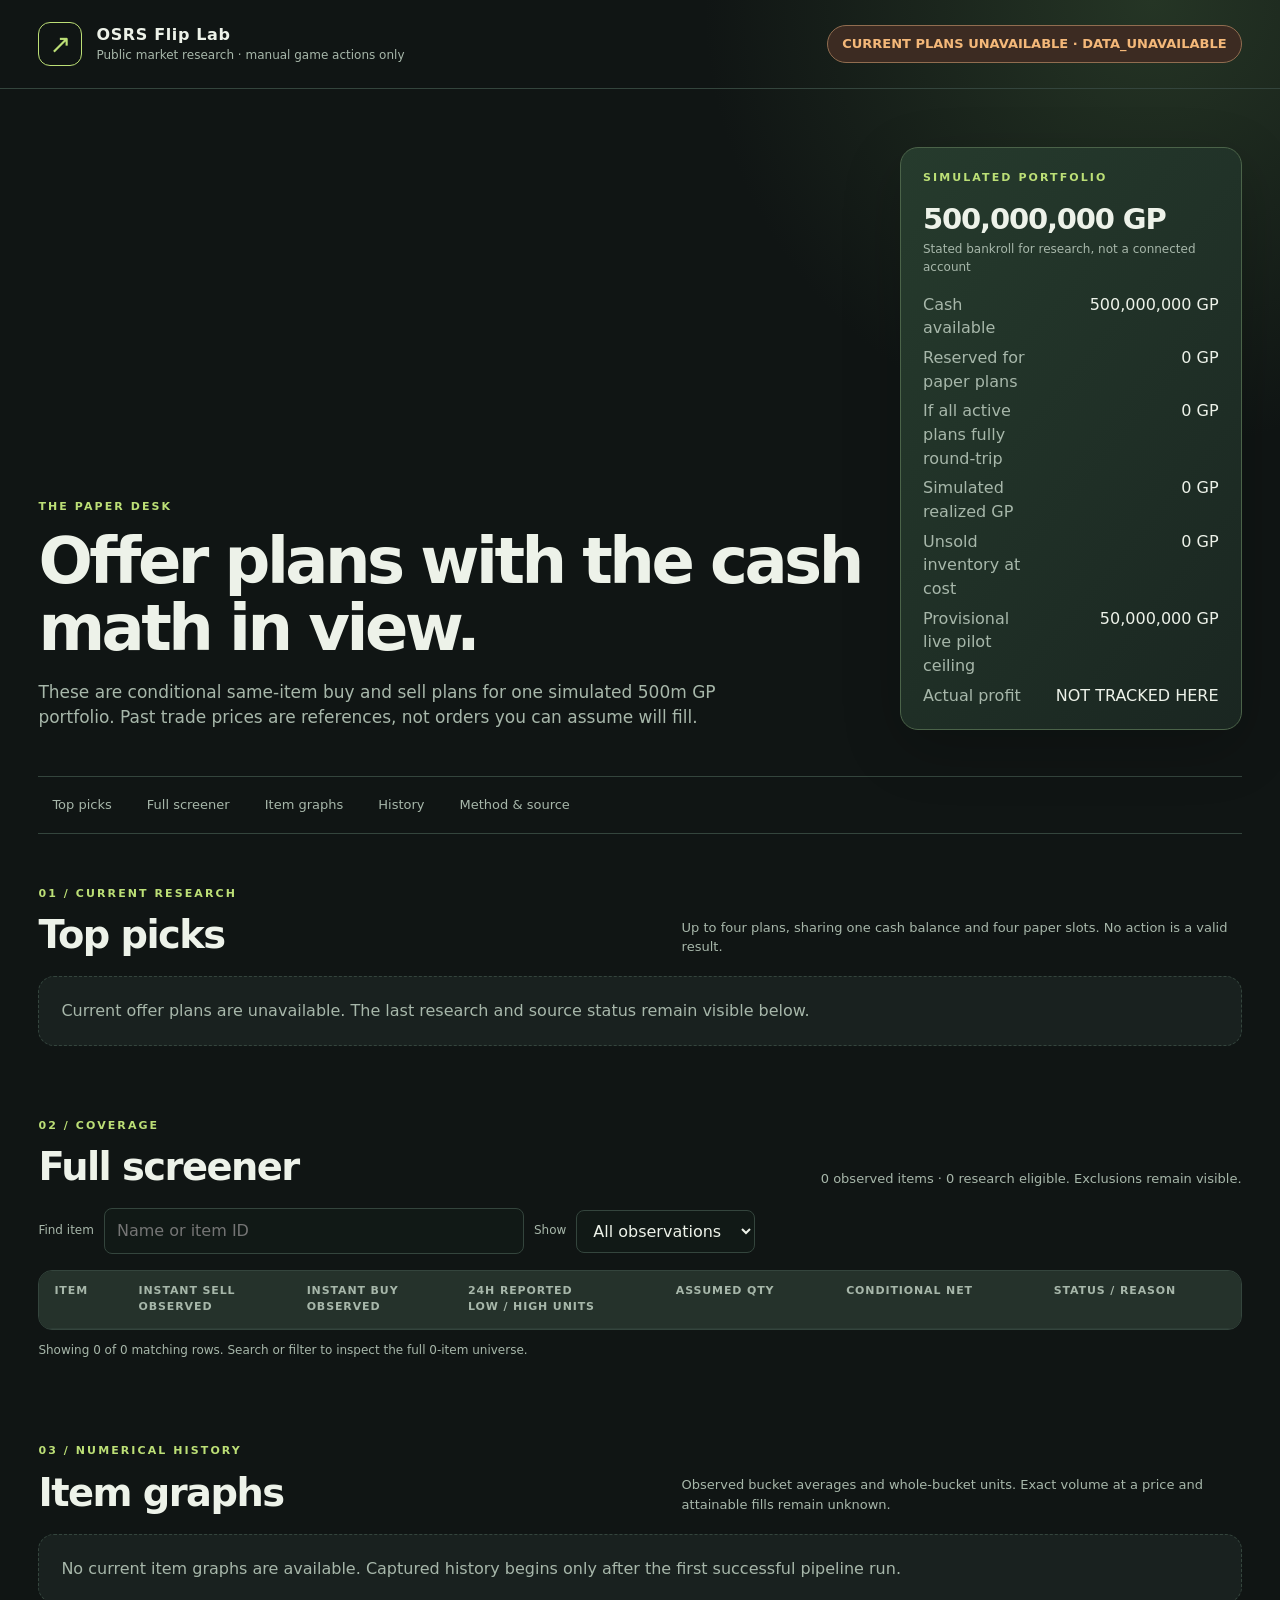
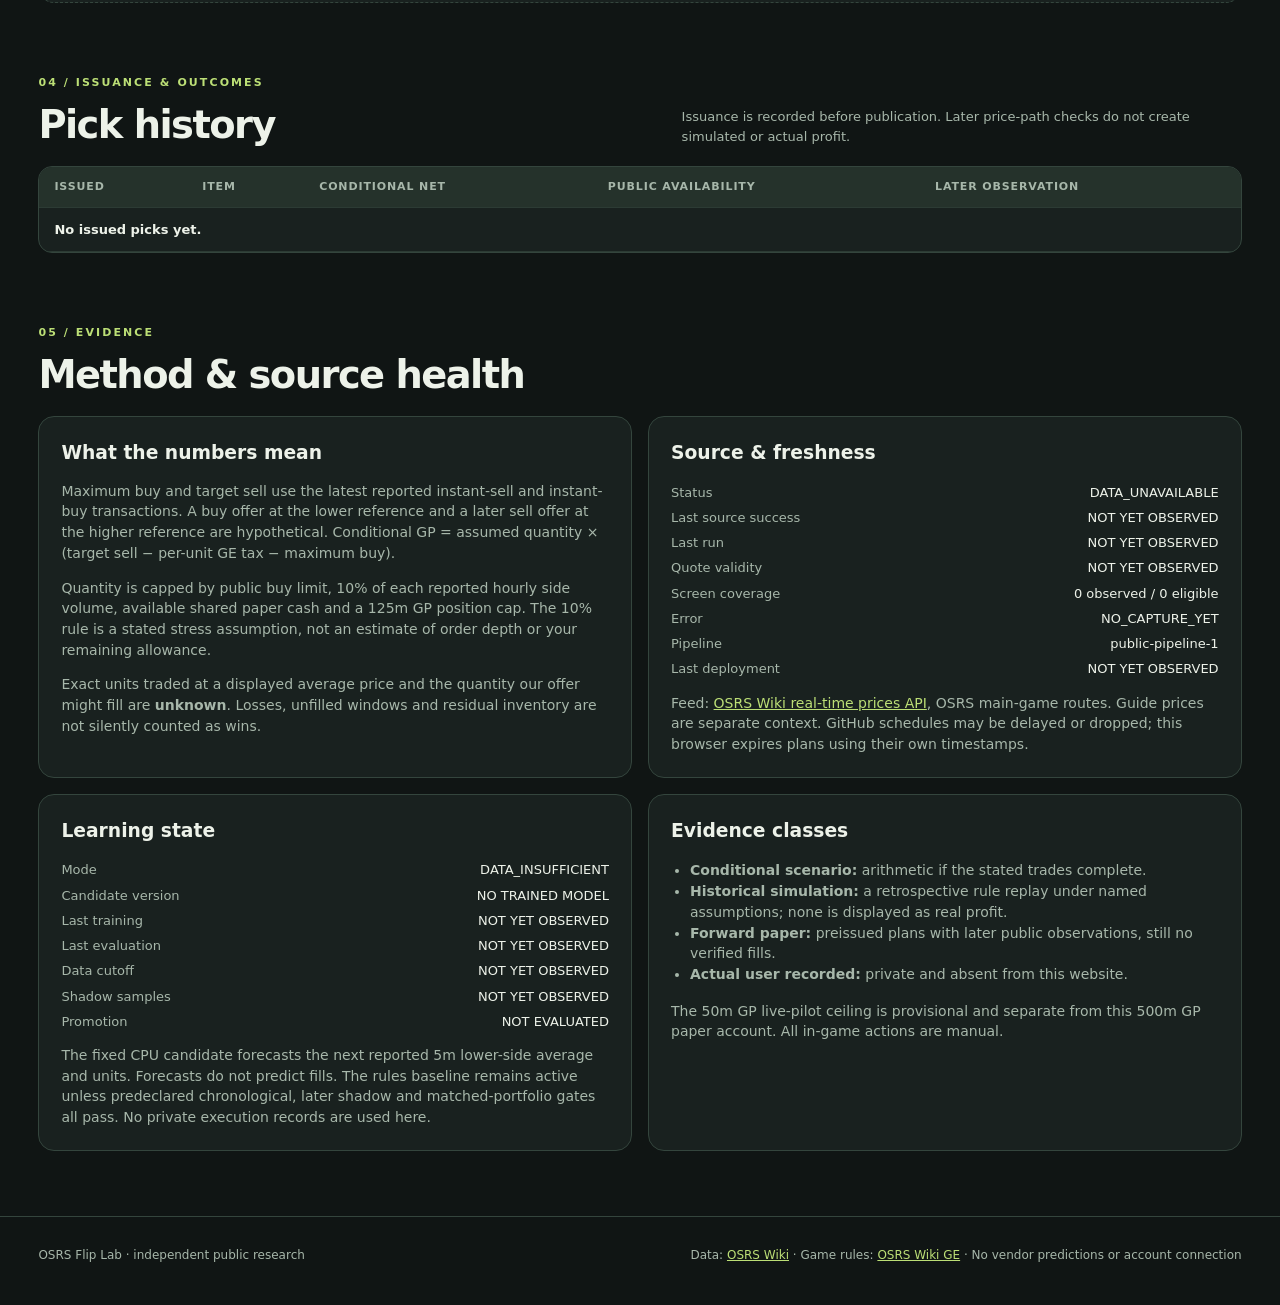
==== site/index.html @ ccb67f94 "feat: public paper research site and bounded learning pipeline" ====
<!doctype html>
<html lang="en">
<head>
  <meta charset="utf-8">
  <meta name="viewport" content="width=device-width, initial-scale=1">
  <meta name="color-scheme" content="dark">
  <title>OSRS Flip Lab · public paper research</title>
  <link rel="stylesheet" href="./style.css">
  <script src="./app.js" defer></script>
</head>
<body>
  <header class="masthead">
    <div class="brand"><span class="brand-mark">↗</span><div><strong>OSRS Flip Lab</strong><small>Public market research · manual game actions only</small></div></div>
    <div id="live-status" class="status status-loading">Loading source status…</div>
  </header>
  <main>
    <section class="intro">
      <div><p class="eyebrow">THE PAPER DESK</p><h1>Offer plans with the cash math in view.</h1><p>These are conditional same-item buy and sell plans for one simulated 500m GP portfolio. Past trade prices are references, not orders you can assume will fill.</p></div>
      <aside id="portfolio" class="portfolio" aria-label="Paper portfolio"></aside>
    </section>
    <nav class="tabs" aria-label="Sections"><a href="#top-picks">Top picks</a><a href="#screener">Full screener</a><a href="#graphs">Item graphs</a><a href="#history">History</a><a href="#method">Method & source</a></nav>
    <section id="top-picks" class="section"><div class="section-head"><div><p class="eyebrow">01 / CURRENT RESEARCH</p><h2>Top picks</h2></div><p class="section-note">Up to four plans, sharing one cash balance and four paper slots. No action is a valid result.</p></div><div id="picks" class="pick-grid"></div></section>
    <section id="screener" class="section"><div class="section-head"><div><p class="eyebrow">02 / COVERAGE</p><h2>Full screener</h2></div><p id="coverage" class="section-note"></p></div><div class="screen-controls"><label for="search">Find item</label><input id="search" type="search" placeholder="Name or item ID" autocomplete="off"><label for="filter">Show</label><select id="filter"><option value="all">All observations</option><option value="eligible">Eligible research</option><option value="excluded">Excluded</option></select></div><div class="table-wrap"><table><thead><tr><th>Item</th><th>Instant sell<br>observed</th><th>Instant buy<br>observed</th><th>24h reported<br>low / high units</th><th>Assumed qty</th><th>Conditional net</th><th>Status / reason</th></tr></thead><tbody id="screen-rows"></tbody></table></div><p id="screen-count" class="small"></p></section>
    <section id="graphs" class="section"><div class="section-head"><div><p class="eyebrow">03 / NUMERICAL HISTORY</p><h2>Item graphs</h2></div><p class="section-note">Observed bucket averages and whole-bucket units. Exact volume at a price and attainable fills remain unknown.</p></div><div id="graph-list" class="graph-grid"></div></section>
    <section id="history" class="section"><div class="section-head"><div><p class="eyebrow">04 / ISSUANCE & OUTCOMES</p><h2>Pick history</h2></div><p class="section-note">Issuance is recorded before publication. Later price-path checks do not create simulated or actual profit.</p></div><div class="table-wrap"><table><thead><tr><th>Issued</th><th>Item</th><th>Conditional net</th><th>Public availability</th><th>Later observation</th></tr></thead><tbody id="history-rows"></tbody></table></div></section>
    <section id="method" class="section"><div class="section-head"><div><p class="eyebrow">05 / EVIDENCE</p><h2>Method & source health</h2></div></div><div class="method-grid"><article class="panel"><h3>What the numbers mean</h3><p>Maximum buy and target sell use the latest reported instant-sell and instant-buy transactions. A buy offer at the lower reference and a later sell offer at the higher reference are hypothetical. Conditional GP = assumed quantity × (target sell − per-unit GE tax − maximum buy).</p><p>Quantity is capped by public buy limit, 10% of each reported hourly side volume, available shared paper cash and a 125m GP position cap. The 10% rule is a stated stress assumption, not an estimate of order depth or your remaining allowance.</p><p>Exact units traded at a displayed average price and the quantity our offer might fill are <strong>unknown</strong>. Losses, unfilled windows and residual inventory are not silently counted as wins.</p></article><article class="panel"><h3>Source & freshness</h3><dl id="source-details"></dl><p>Feed: <a href="https://oldschool.runescape.wiki/w/RuneScape:Real-time_Prices">OSRS Wiki real-time prices API</a>, OSRS main-game routes. Guide prices are separate context. GitHub schedules may be delayed or dropped; this browser expires plans using their own timestamps.</p></article><article class="panel"><h3>Learning state</h3><dl id="learning-details"></dl><p>The fixed CPU candidate forecasts the next reported 5m lower-side average and units. Forecasts do not predict fills. The rules baseline remains active unless predeclared chronological, later shadow and matched-portfolio gates all pass. No private execution records are used here.</p></article><article class="panel"><h3>Evidence classes</h3><ul><li><strong>Conditional scenario:</strong> arithmetic if the stated trades complete.</li><li><strong>Historical simulation:</strong> a retrospective rule replay under named assumptions; none is displayed as real profit.</li><li><strong>Forward paper:</strong> preissued plans with later public observations, still no verified fills.</li><li><strong>Actual user recorded:</strong> private and absent from this website.</li></ul><p>The 50m GP live-pilot ceiling is provisional and separate from this 500m GP paper account. All in-game actions are manual.</p></article></div></section>
  </main>
  <footer><span>OSRS Flip Lab · independent public research</span><span>Data: <a href="https://prices.runescape.wiki/">OSRS Wiki</a> · Game rules: <a href="https://oldschool.runescape.wiki/w/Grand_Exchange">OSRS Wiki GE</a> · No vendor predictions or account connection</span></footer>
</body>
</html>
---- site/style.css ----
:root{color-scheme:dark;--bg:#101514;--panel:#19211f;--panel2:#202b28;--line:#34453d;--text:#edf2e9;--muted:#a7b7aa;--accent:#bcdf76;--orange:#f4b879;--red:#f19b8e;--blue:#91cddd;font:16px/1.48 system-ui,-apple-system,Segoe UI,sans-serif}*{box-sizing:border-box}html{scroll-behavior:smooth}body{margin:0;background:radial-gradient(circle at 90% 0%,#253525 0,transparent 28rem),var(--bg);color:var(--text)}a{color:var(--accent)}a:hover{color:#e0f5b3}.masthead,main,footer{max-width:1440px;margin:auto;padding-left:clamp(18px,3vw,48px);padding-right:clamp(18px,3vw,48px)}.masthead{display:flex;justify-content:space-between;gap:20px;align-items:center;padding-top:22px;padding-bottom:22px;border-bottom:1px solid var(--line)}.brand{display:flex;align-items:center;gap:14px}.brand-mark{width:44px;height:44px;display:grid;place-items:center;border:1px solid var(--accent);border-radius:12px;font-size:26px;color:var(--accent)}.brand strong{display:block;letter-spacing:.04em}.brand small{display:block;color:var(--muted);font-size:12px}.status{border:1px solid var(--line);border-radius:100px;padding:8px 14px;font-size:13px;font-weight:700;white-space:nowrap}.status-good{color:var(--accent);border-color:#6f9451;background:#253923}.status-bad{color:var(--orange);border-color:#916d50;background:#3c2b22}.status-loading{color:var(--muted)}.intro{display:grid;grid-template-columns:minmax(0,1.7fr) minmax(280px,.7fr);gap:32px;align-items:end;padding:58px 0 46px}.eyebrow{color:var(--accent);font-size:11px;font-weight:800;letter-spacing:.19em;margin:0 0 12px}.intro h1{font-size:clamp(35px,5vw,66px);letter-spacing:-.055em;line-height:1.05;max-width:900px;margin:0 0 18px}.intro p:not(.eyebrow){max-width:750px;color:var(--muted);font-size:17px;margin:0}.portfolio{background:linear-gradient(130deg,#263b2d,#1a2621);border:1px solid #4b6349;border-radius:18px;padding:22px;box-shadow:0 18px 60px #0003}.portfolio .big{font-size:29px;font-weight:800;letter-spacing:-.04em}.portfolio dl,.panel dl{display:grid;grid-template-columns:1fr auto;gap:6px 18px;margin:16px 0 0}.portfolio dt,.panel dt{color:var(--muted)}.portfolio dd,.panel dd{margin:0;text-align:right}.portfolio .caption{font-size:12px;color:var(--muted)}.tabs{display:flex;gap:7px;overflow-x:auto;padding:9px 0;border-top:1px solid var(--line);border-bottom:1px solid var(--line)}.tabs a{white-space:nowrap;color:var(--muted);text-decoration:none;padding:9px 14px;border-radius:8px;font-size:13px}.tabs a:hover{background:var(--panel2);color:var(--text)}.section{padding:52px 0 20px;scroll-margin-top:20px}.section-head{display:flex;align-items:end;justify-content:space-between;gap:24px;margin-bottom:20px}.section h2{font-size:clamp(28px,3vw,39px);letter-spacing:-.04em;line-height:1.1;margin:0}.section-note{color:var(--muted);font-size:13px;max-width:560px;margin:0}.pick-grid{display:grid;grid-template-columns:repeat(2,minmax(0,1fr));gap:16px}.pick,.panel,.empty,.graph-card{background:var(--panel);border:1px solid var(--line);border-radius:16px;padding:22px}.pick{position:relative;overflow:hidden}.pick:before{content:"";position:absolute;left:0;top:0;bottom:0;width:3px;background:var(--accent)}.pick h3{font-size:22px;margin:0 0 3px}.pick .sub{color:var(--muted);font-size:12px;margin:0 0 20px}.pick .money{font-size:27px;font-weight:800;color:var(--accent);letter-spacing:-.04em}.pick .money-label{font-size:11px;text-transform:uppercase;letter-spacing:.1em;color:var(--muted)}.pick .numbers{display:grid;grid-template-columns:repeat(2,1fr);gap:15px;margin:22px 0}.pick .numbers span{display:block;color:var(--muted);font-size:12px}.pick .numbers strong{display:block;font-size:17px}.pick .fine{color:var(--muted);font-size:12px;margin:9px 0 0}.pick .risk{border-top:1px solid var(--line);padding-top:13px;color:var(--orange);font-size:12px}.empty{grid-column:1/-1;border-style:dashed;color:var(--muted)}.screen-controls{display:flex;gap:10px;align-items:center;margin:0 0 16px}.screen-controls label{font-size:12px;color:var(--muted)}input,select{background:#111916;color:var(--text);border:1px solid var(--line);border-radius:8px;padding:10px 12px;font:inherit}input{min-width:260px;max-width:420px;width:100%}select{min-width:160px}.table-wrap{overflow:auto;border:1px solid var(--line);border-radius:14px;background:var(--panel)}table{border-collapse:collapse;width:100%;min-width:850px}th,td{padding:12px 15px;text-align:left;border-bottom:1px solid #2c3b34;vertical-align:top;font-size:13px}th{position:sticky;top:0;background:#25322b;color:var(--muted);font-size:11px;text-transform:uppercase;letter-spacing:.08em}td:first-child{font-weight:700}td .id{display:block;font-size:11px;color:var(--muted);font-weight:400}.chip{display:inline-block;border-radius:5px;padding:3px 7px;font-size:11px;background:#304331;color:var(--accent)}.chip-bad{background:#3a302a;color:var(--orange)}.small{color:var(--muted);font-size:12px}.graph-grid,.method-grid{display:grid;grid-template-columns:repeat(2,minmax(0,1fr));gap:16px}.graph-card h3,.panel h3{margin:0 0 12px}.graph-card svg{width:100%;height:180px;background:#111a16;border-radius:9px}.graph-card .legend{display:flex;gap:14px;font-size:12px;color:var(--muted)}.graph-card .legend b{display:inline-block;width:10px;height:3px;vertical-align:middle;margin-right:4px}.panel p,.panel li{color:var(--muted);font-size:14px}.panel p:last-child{margin-bottom:0}.panel ul{padding-left:19px}.panel dl{font-size:13px;overflow-wrap:anywhere}footer{display:flex;justify-content:space-between;gap:20px;border-top:1px solid var(--line);padding-top:30px;padding-bottom:40px;margin-top:45px;color:var(--muted);font-size:12px}@media(max-width:850px){.intro{grid-template-columns:1fr;padding-top:38px}.pick-grid,.graph-grid,.method-grid{grid-template-columns:1fr}.section-head{display:block}.section-note{margin-top:10px}.masthead{align-items:flex-start}.status{white-space:normal;text-align:center}.portfolio{max-width:500px}}@media(max-width:560px){.masthead{display:block}.status{display:inline-block;margin-top:15px}.intro h1{font-size:39px}.screen-controls{display:grid;grid-template-columns:1fr 1fr}.screen-controls input{grid-column:1/-1;min-width:0}.screen-controls select{grid-column:1/-1;width:100%}.pick .numbers{gap:10px}.pick .numbers strong{font-size:15px}footer{display:block}footer span{display:block;margin-bottom:10px}}
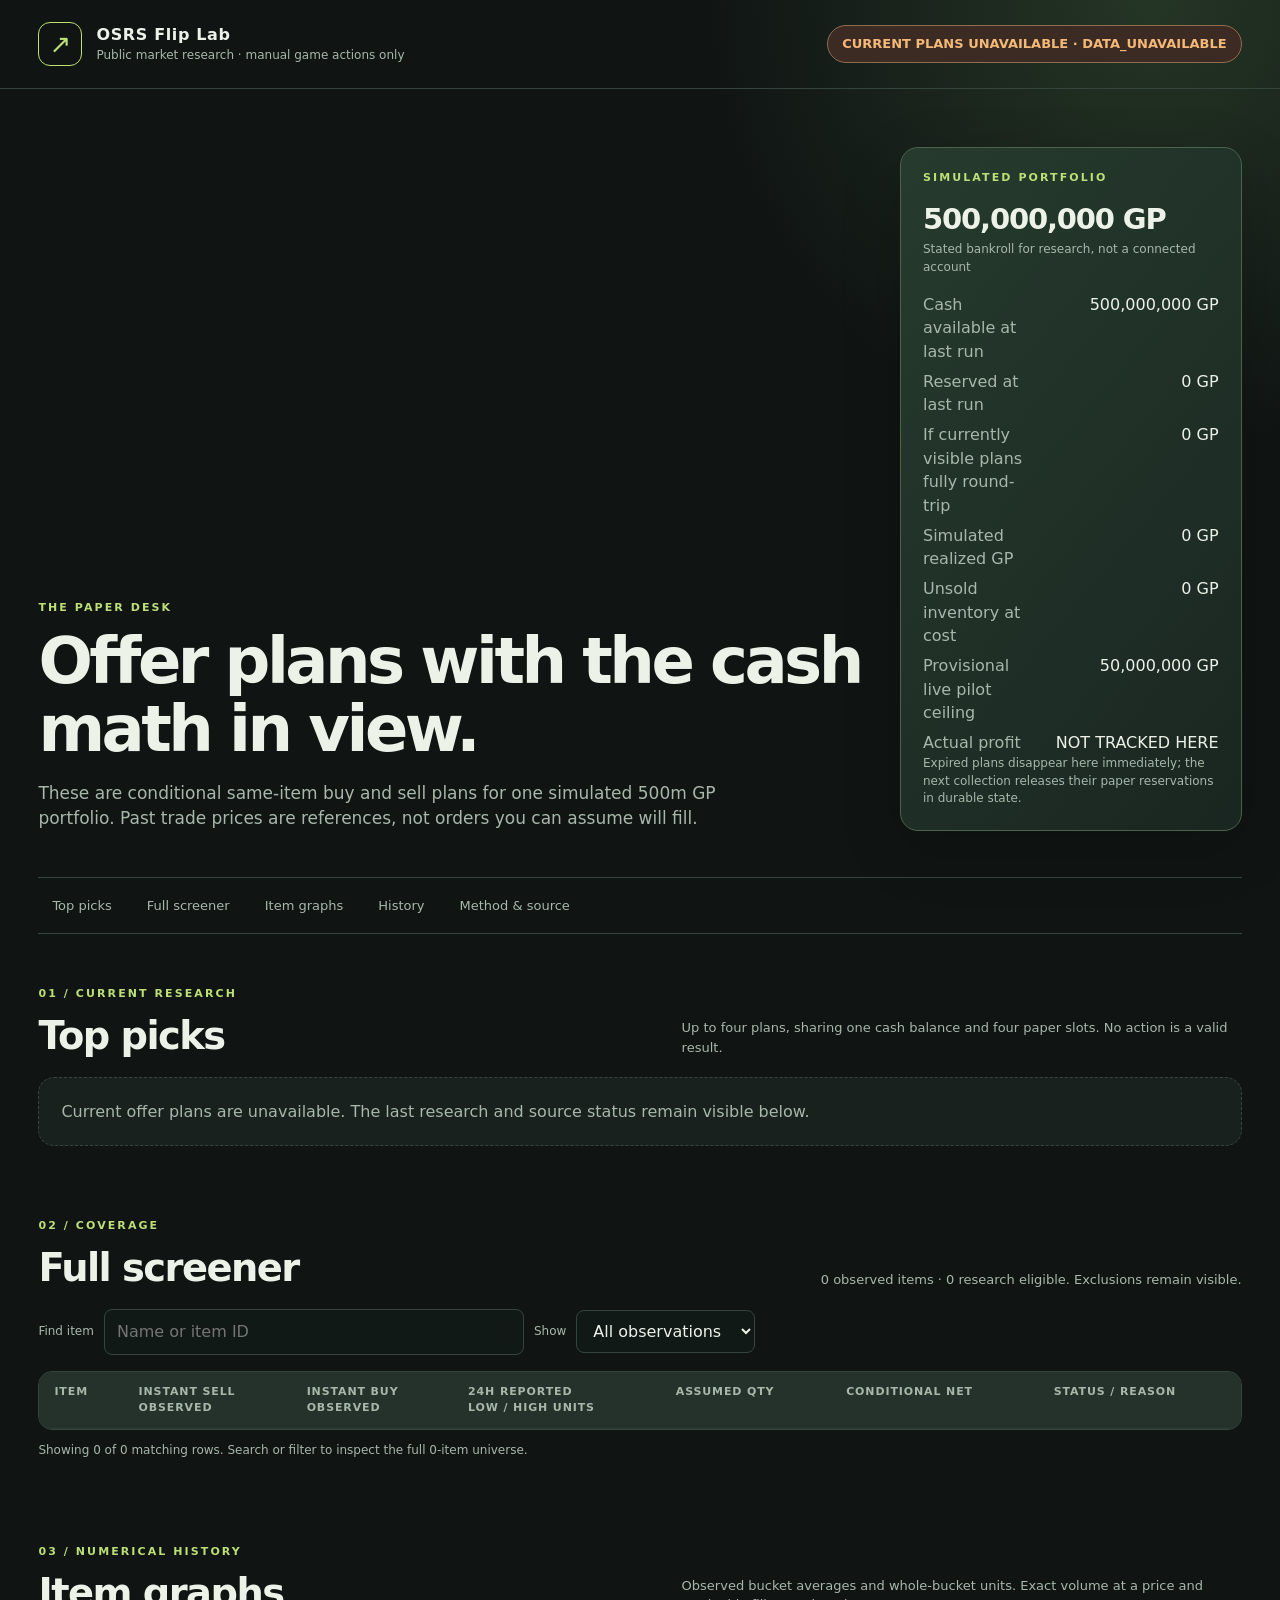
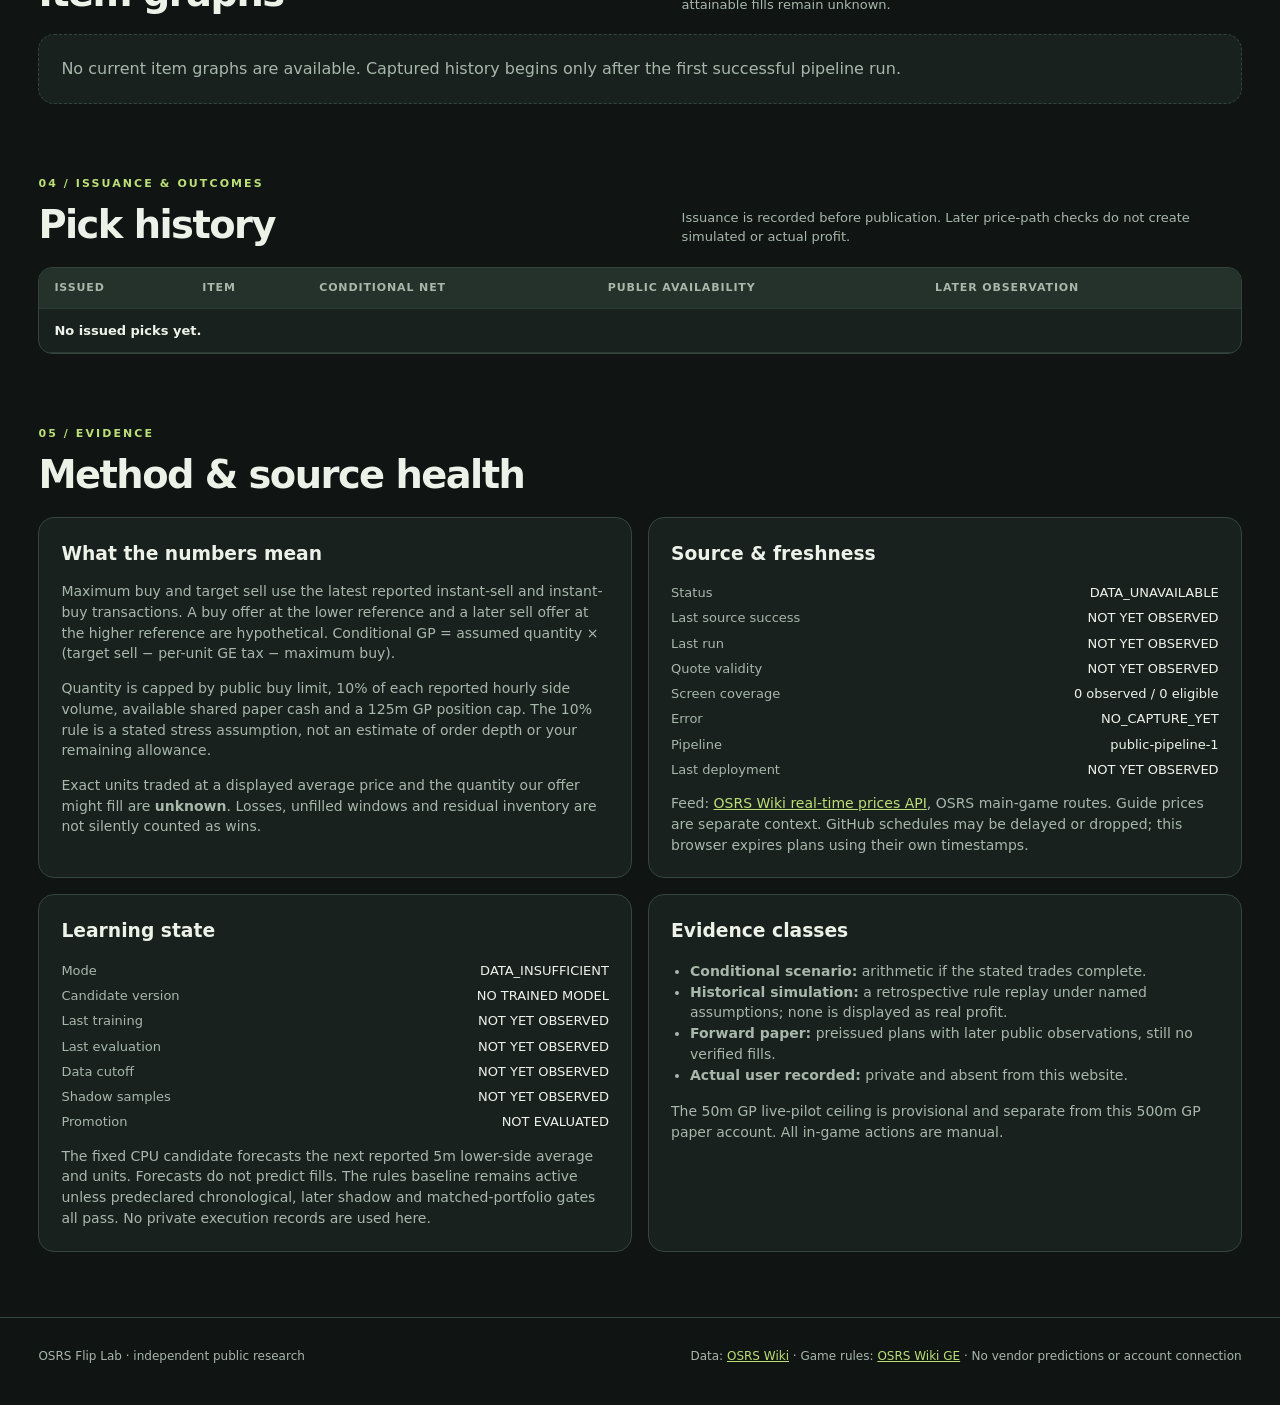
==== commit df483b4c: "fix: revision static assets for reliable browser updates" ====
--- a/site/index.html
+++ b/site/index.html
@@ -5,8 +5,8 @@
   <meta name="viewport" content="width=device-width, initial-scale=1">
   <meta name="color-scheme" content="dark">
   <title>OSRS Flip Lab · public paper research</title>
-  <link rel="stylesheet" href="./style.css">
-  <script src="./app.js" defer></script>
+  <link rel="stylesheet" href="./style.css?v=public-v1-1">
+  <script src="./app.js?v=public-v1-1" defer></script>
 </head>
 <body>
   <header class="masthead">
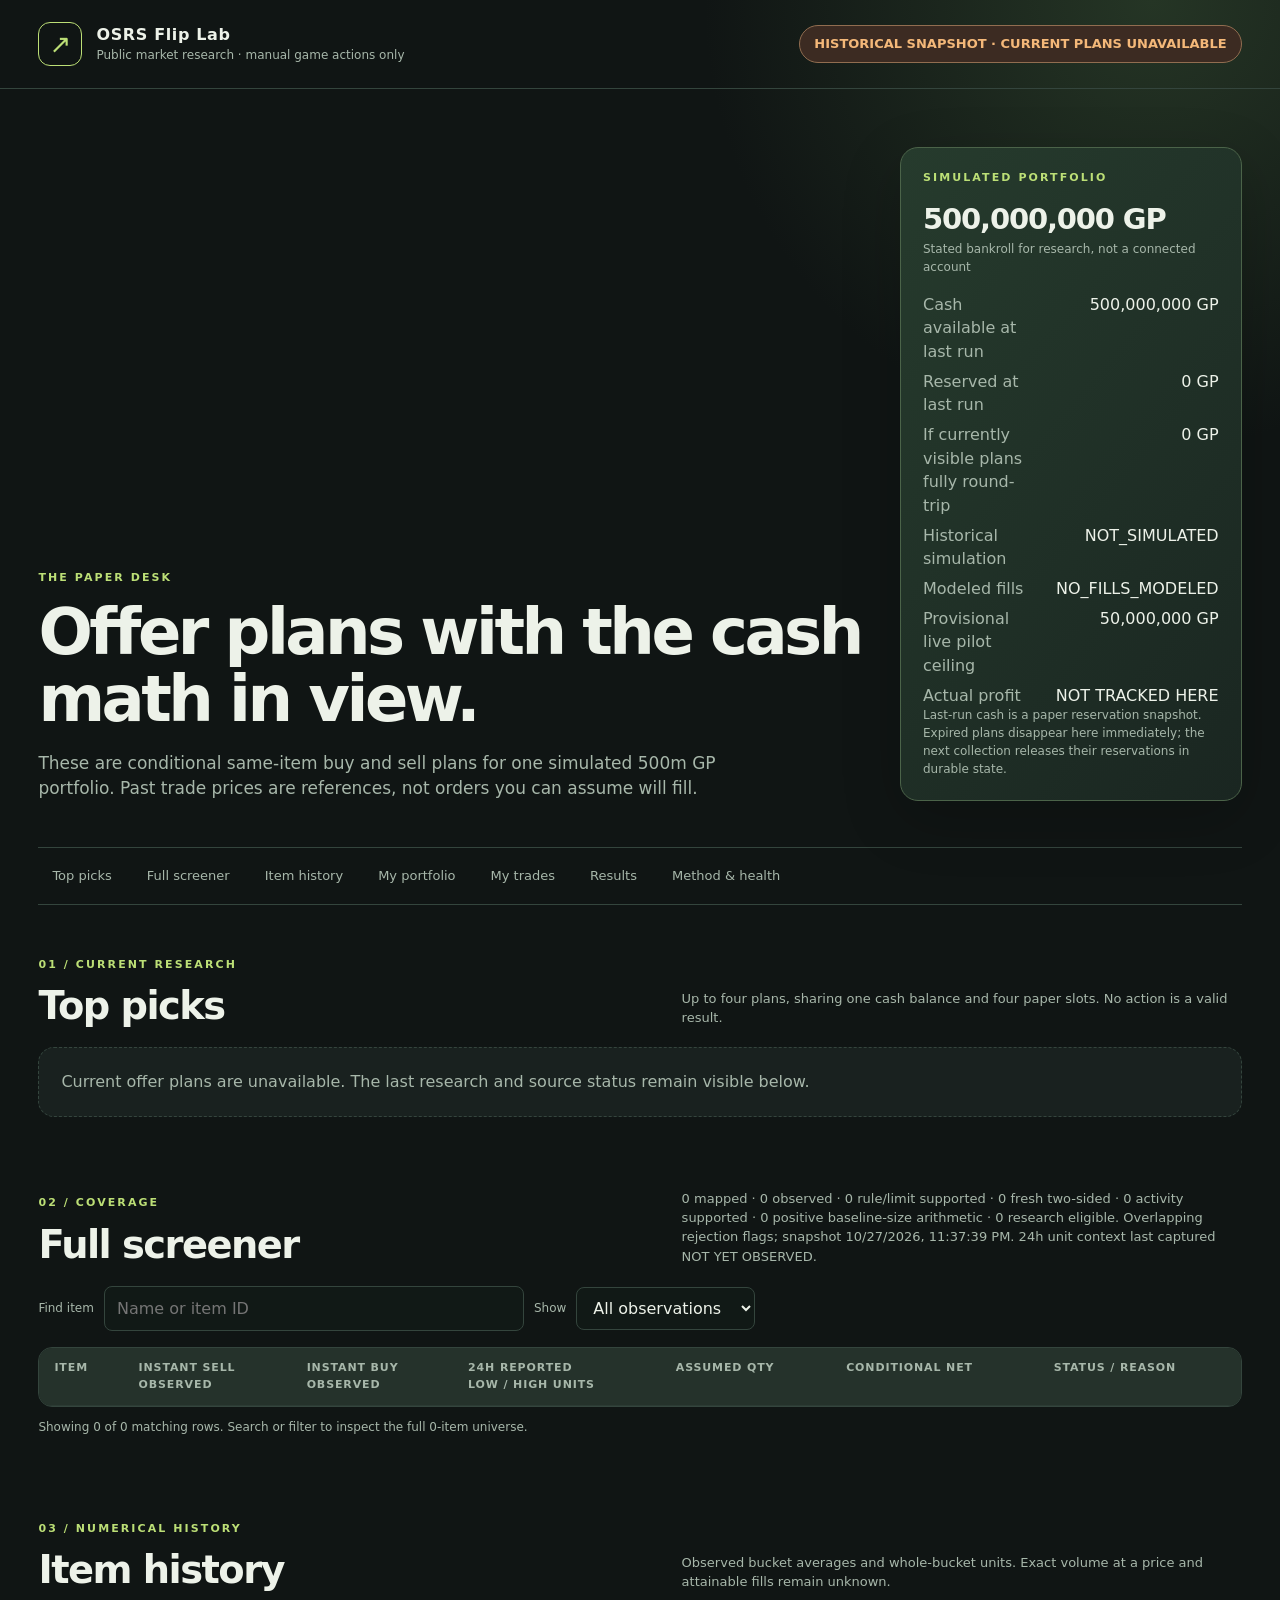
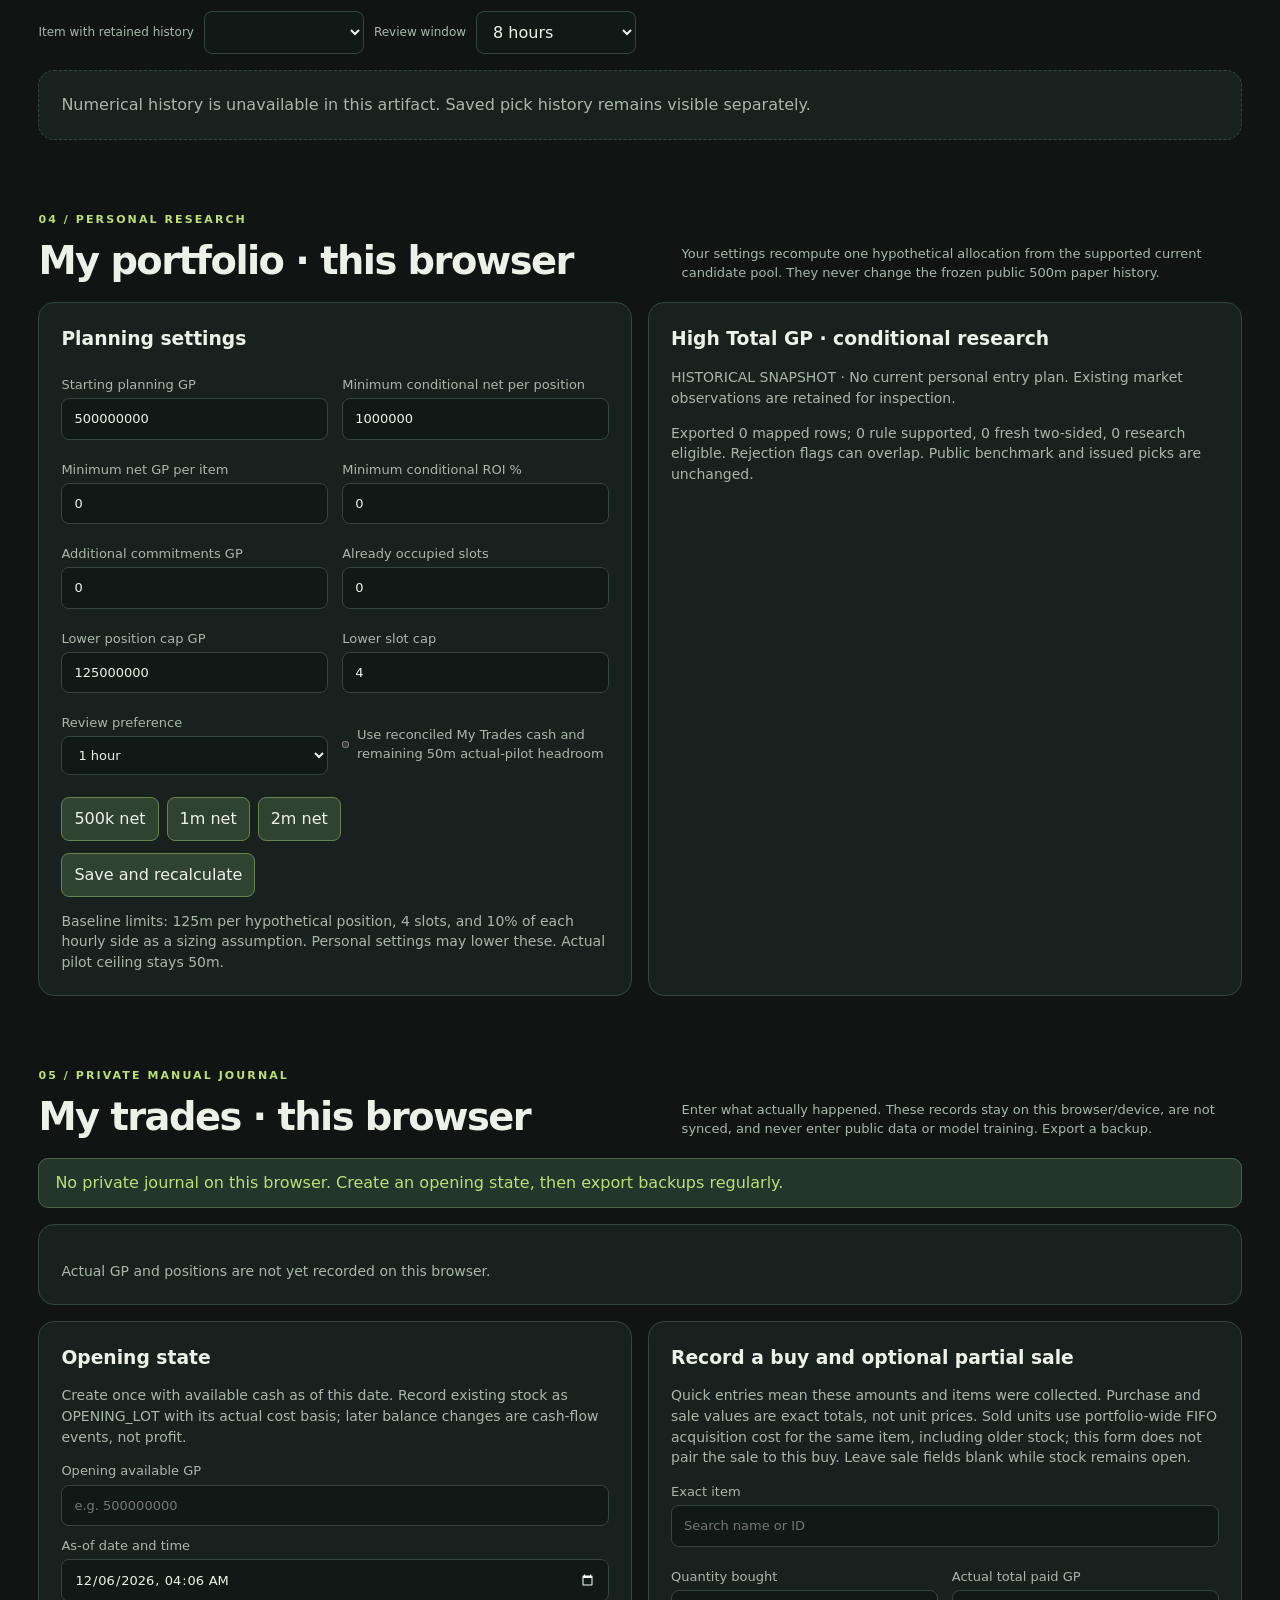
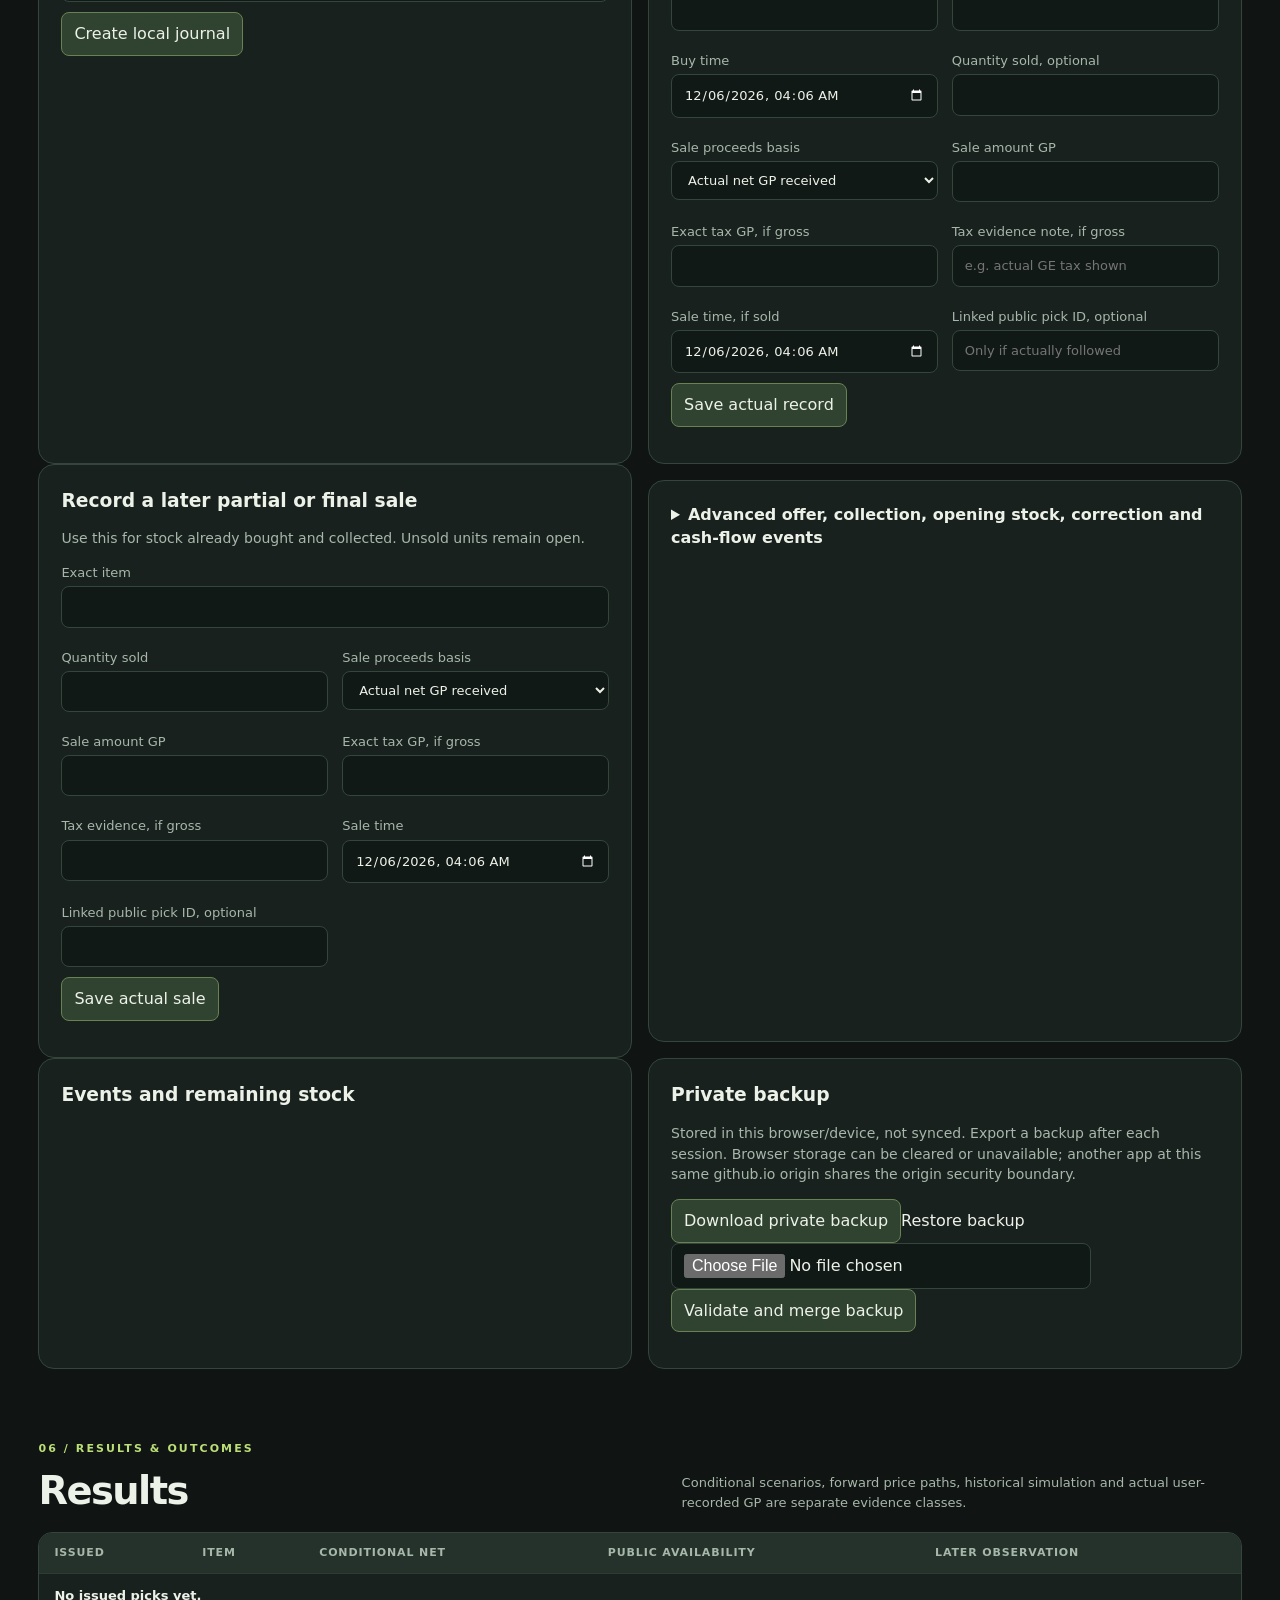
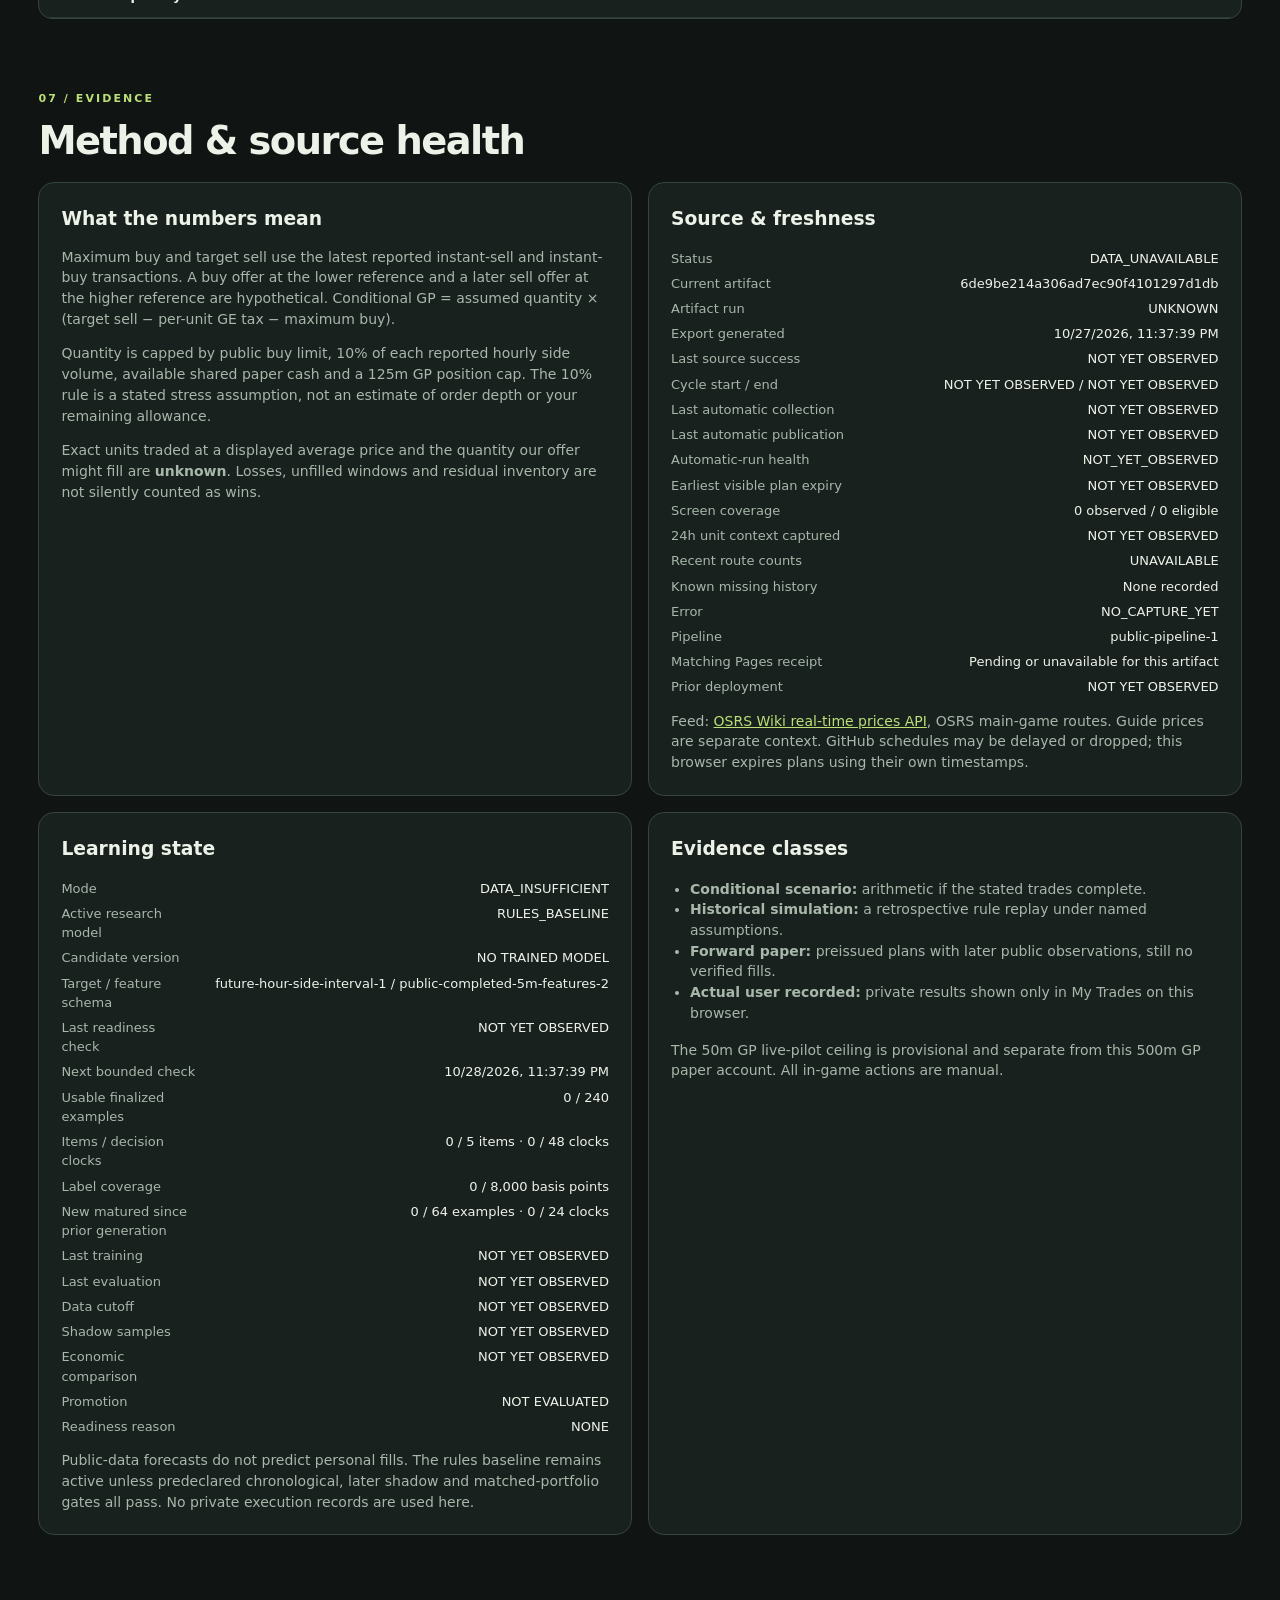
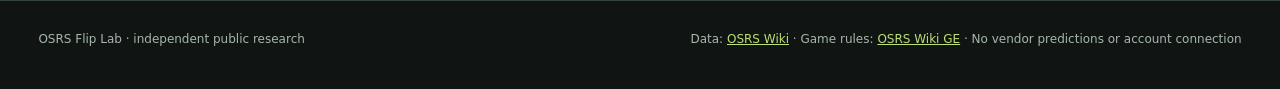
==== commit 15c2850a: "Release v3: resilient public research and private browser journal" ====
--- a/site/index.html
+++ b/site/index.html
@@ -6,7 +6,7 @@
   <meta name="color-scheme" content="dark">
   <title>OSRS Flip Lab · public paper research</title>
   <link rel="stylesheet" href="./style.css?v=public-v1-1">
-  <script src="./app.js?v=public-v1-1" defer></script>
+  <script type="module" src="./app.js?v=completion-v3-3"></script>
 </head>
 <body>
   <header class="masthead">
@@ -18,12 +18,35 @@
       <div><p class="eyebrow">THE PAPER DESK</p><h1>Offer plans with the cash math in view.</h1><p>These are conditional same-item buy and sell plans for one simulated 500m GP portfolio. Past trade prices are references, not orders you can assume will fill.</p></div>
       <aside id="portfolio" class="portfolio" aria-label="Paper portfolio"></aside>
     </section>
-    <nav class="tabs" aria-label="Sections"><a href="#top-picks">Top picks</a><a href="#screener">Full screener</a><a href="#graphs">Item graphs</a><a href="#history">History</a><a href="#method">Method & source</a></nav>
+    <nav class="tabs" aria-label="Sections"><a href="#top-picks">Top picks</a><a href="#screener">Full screener</a><a href="#graphs">Item history</a><a href="#my-portfolio">My portfolio</a><a href="#my-trades">My trades</a><a href="#history">Results</a><a href="#method">Method & health</a></nav>
     <section id="top-picks" class="section"><div class="section-head"><div><p class="eyebrow">01 / CURRENT RESEARCH</p><h2>Top picks</h2></div><p class="section-note">Up to four plans, sharing one cash balance and four paper slots. No action is a valid result.</p></div><div id="picks" class="pick-grid"></div></section>
     <section id="screener" class="section"><div class="section-head"><div><p class="eyebrow">02 / COVERAGE</p><h2>Full screener</h2></div><p id="coverage" class="section-note"></p></div><div class="screen-controls"><label for="search">Find item</label><input id="search" type="search" placeholder="Name or item ID" autocomplete="off"><label for="filter">Show</label><select id="filter"><option value="all">All observations</option><option value="eligible">Eligible research</option><option value="excluded">Excluded</option></select></div><div class="table-wrap"><table><thead><tr><th>Item</th><th>Instant sell<br>observed</th><th>Instant buy<br>observed</th><th>24h reported<br>low / high units</th><th>Assumed qty</th><th>Conditional net</th><th>Status / reason</th></tr></thead><tbody id="screen-rows"></tbody></table></div><p id="screen-count" class="small"></p></section>
-    <section id="graphs" class="section"><div class="section-head"><div><p class="eyebrow">03 / NUMERICAL HISTORY</p><h2>Item graphs</h2></div><p class="section-note">Observed bucket averages and whole-bucket units. Exact volume at a price and attainable fills remain unknown.</p></div><div id="graph-list" class="graph-grid"></div></section>
-    <section id="history" class="section"><div class="section-head"><div><p class="eyebrow">04 / ISSUANCE & OUTCOMES</p><h2>Pick history</h2></div><p class="section-note">Issuance is recorded before publication. Later price-path checks do not create simulated or actual profit.</p></div><div class="table-wrap"><table><thead><tr><th>Issued</th><th>Item</th><th>Conditional net</th><th>Public availability</th><th>Later observation</th></tr></thead><tbody id="history-rows"></tbody></table></div></section>
-    <section id="method" class="section"><div class="section-head"><div><p class="eyebrow">05 / EVIDENCE</p><h2>Method & source health</h2></div></div><div class="method-grid"><article class="panel"><h3>What the numbers mean</h3><p>Maximum buy and target sell use the latest reported instant-sell and instant-buy transactions. A buy offer at the lower reference and a later sell offer at the higher reference are hypothetical. Conditional GP = assumed quantity × (target sell − per-unit GE tax − maximum buy).</p><p>Quantity is capped by public buy limit, 10% of each reported hourly side volume, available shared paper cash and a 125m GP position cap. The 10% rule is a stated stress assumption, not an estimate of order depth or your remaining allowance.</p><p>Exact units traded at a displayed average price and the quantity our offer might fill are <strong>unknown</strong>. Losses, unfilled windows and residual inventory are not silently counted as wins.</p></article><article class="panel"><h3>Source & freshness</h3><dl id="source-details"></dl><p>Feed: <a href="https://oldschool.runescape.wiki/w/RuneScape:Real-time_Prices">OSRS Wiki real-time prices API</a>, OSRS main-game routes. Guide prices are separate context. GitHub schedules may be delayed or dropped; this browser expires plans using their own timestamps.</p></article><article class="panel"><h3>Learning state</h3><dl id="learning-details"></dl><p>The fixed CPU candidate forecasts the next reported 5m lower-side average and units. Forecasts do not predict fills. The rules baseline remains active unless predeclared chronological, later shadow and matched-portfolio gates all pass. No private execution records are used here.</p></article><article class="panel"><h3>Evidence classes</h3><ul><li><strong>Conditional scenario:</strong> arithmetic if the stated trades complete.</li><li><strong>Historical simulation:</strong> a retrospective rule replay under named assumptions; none is displayed as real profit.</li><li><strong>Forward paper:</strong> preissued plans with later public observations, still no verified fills.</li><li><strong>Actual user recorded:</strong> private and absent from this website.</li></ul><p>The 50m GP live-pilot ceiling is provisional and separate from this 500m GP paper account. All in-game actions are manual.</p></article></div></section>
+    <section id="graphs" class="section"><div class="section-head"><div><p class="eyebrow">03 / NUMERICAL HISTORY</p><h2>Item history</h2></div><p class="section-note">Observed bucket averages and whole-bucket units. Exact volume at a price and attainable fills remain unknown.</p></div><div class="screen-controls"><label for="graph-item">Item with retained history</label><select id="graph-item"></select><label for="graph-horizon">Review window</label><select id="graph-horizon"><option value="1800">30 minutes</option><option value="7200">2 hours</option><option value="28800" selected>8 hours</option><option value="604800">7 days</option></select></div><div id="graph-list" class="graph-grid"></div></section>
+    <section id="my-portfolio" class="section"><div class="section-head"><div><p class="eyebrow">04 / PERSONAL RESEARCH</p><h2>My portfolio · this browser</h2></div><p class="section-note">Your settings recompute one hypothetical allocation from the supported current candidate pool. They never change the frozen public 500m paper history.</p></div>
+      <div class="method-grid"><form id="planning-form" class="panel form-panel"><h3>Planning settings</h3><div class="form-grid">
+        <label>Starting planning GP<input name="budgetGp" inputmode="decimal" required value="500m"></label>
+        <label>Minimum conditional net per position<input name="minTotalGp" inputmode="decimal" required value="1m"></label>
+        <label>Minimum net GP per item<input name="minUnitGp" inputmode="numeric" value="0"></label>
+        <label>Minimum conditional ROI %<input name="minRoiPercent" type="number" min="0" max="1000" step="0.01" value="0"></label>
+        <label>Additional commitments GP<input name="documentedCommitmentsGp" inputmode="decimal" value="0"></label>
+        <label>Already occupied slots<input name="occupiedSlots" type="number" min="0" max="4" step="1" value="0"></label>
+        <label>Lower position cap GP<input name="maxPositionGp" inputmode="decimal" value="125m"></label>
+        <label>Lower slot cap<input name="maxSlots" type="number" min="1" max="4" step="1" value="4"></label>
+        <label>Review preference<select name="reviewHorizonSeconds"><option value="1800">30 minutes</option><option value="3600" selected>1 hour</option><option value="7200">2 hours</option><option value="28800">8 hours</option></select></label>
+        <label class="check"><input name="useJournalCash" type="checkbox">Use reconciled My Trades cash and remaining 50m actual-pilot headroom</label>
+      </div><div class="preset-row"><button type="button" data-min-preset="500000">500k net</button><button type="button" data-min-preset="1000000">1m net</button><button type="button" data-min-preset="2000000">2m net</button></div><button type="submit">Save and recalculate</button><p id="planning-message" class="small" role="status"></p><p class="small">Baseline limits: 125m per hypothetical position, 4 slots, and 10% of each hourly side as a sizing assumption. Personal settings may lower these. Actual pilot ceiling stays 50m.</p></form>
+      <article class="panel"><h3>High Total GP · conditional research</h3><p id="personal-summary" class="small">Loading supported candidates…</p><div id="personal-picks" class="personal-picks"></div><p id="personal-coverage" class="small"></p></article></div>
+    </section>
+    <section id="my-trades" class="section"><div class="section-head"><div><p class="eyebrow">05 / PRIVATE MANUAL JOURNAL</p><h2>My trades · this browser</h2></div><p class="section-note">Enter what actually happened. These records stay on this browser/device, are not synced, and never enter public data or model training. Export a backup.</p></div>
+      <div id="journal-banner" class="notice" role="status">Checking private browser storage…</div><div id="journal-summary" class="panel"></div>
+      <div class="method-grid"><form id="journal-open-form" class="panel form-panel"><h3>Opening state</h3><p class="small">Create once with available cash as of this date. Record existing stock as OPENING_LOT with its actual cost basis; later balance changes are cash-flow events, not profit.</p><label>Opening available GP<input name="openingCashGp" inputmode="numeric" required placeholder="e.g. 500000000"></label><label>As-of date and time<input name="asOf" type="datetime-local" required></label><button type="submit">Create local journal</button></form>
+      <form id="journal-quick-form" class="panel form-panel"><h3>Record a buy and optional partial sale</h3><p class="small">Quick entries mean these amounts and items were collected. Purchase and sale values are exact totals, not unit prices. Sold units use portfolio-wide FIFO acquisition cost for the same item, including older stock; this form does not pair the sale to this buy. Leave sale fields blank while stock remains open.</p><label>Exact item<input name="item" list="item-options" required placeholder="Search name or ID"></label><datalist id="item-options"></datalist><div class="form-grid"><label>Quantity bought<input name="buyQuantity" inputmode="numeric" required></label><label>Actual total paid GP<input name="buyPaidGp" inputmode="numeric" required></label><label>Buy time<input name="buyAt" type="datetime-local" required></label><label>Quantity sold, optional<input name="sellQuantity" inputmode="numeric"></label><label>Sale proceeds basis<select name="proceedsBasis"><option value="ACTUAL_NET">Actual net GP received</option><option value="GROSS_WITH_EXACT_TAX">Gross sale with exact tax</option></select></label><label>Sale amount GP<input name="saleAmountGp" inputmode="numeric"></label><label>Exact tax GP, if gross<input name="taxGp" inputmode="numeric"></label><label>Tax evidence note, if gross<input name="taxEvidence" placeholder="e.g. actual GE tax shown"></label><label>Sale time, if sold<input name="sellAt" type="datetime-local"></label><label>Linked public pick ID, optional<input name="linkedPickId" placeholder="Only if actually followed"></label></div><button type="submit">Save actual record</button><p id="journal-quick-message" class="small" role="status"></p></form></div>
+      <div class="method-grid"><form id="journal-sell-form" class="panel form-panel"><h3>Record a later partial or final sale</h3><p class="small">Use this for stock already bought and collected. Unsold units remain open.</p><label>Exact item<input name="item" list="item-options" required></label><div class="form-grid"><label>Quantity sold<input name="quantity" inputmode="numeric" required></label><label>Sale proceeds basis<select name="proceedsBasis"><option value="ACTUAL_NET">Actual net GP received</option><option value="GROSS_WITH_EXACT_TAX">Gross sale with exact tax</option></select></label><label>Sale amount GP<input name="saleAmountGp" inputmode="numeric" required></label><label>Exact tax GP, if gross<input name="taxGp" inputmode="numeric"></label><label>Tax evidence, if gross<input name="taxEvidence"></label><label>Sale time<input name="sellAt" type="datetime-local" required></label><label>Linked public pick ID, optional<input name="linkedPickId"></label></div><button type="submit">Save actual sale</button><p id="journal-sell-message" class="small" role="status"></p></form>
+      <details class="panel advanced"><summary>Advanced offer, collection, opening stock, correction and cash-flow events</summary><form id="journal-event-form" class="form-panel"><p class="small">Opening stock uses the journal as-of time and its actual cost basis without subtracting opening cash. Offer placement reserves cash or stock; fills are not spendable until collection. A correction voids a named event and may need replacement events to reconcile.</p><div class="form-grid"><label>Event type<select name="type"><option>OPENING_LOT</option><option>DEPOSIT</option><option>WITHDRAWAL</option><option>PLACE</option><option>FILL</option><option>CANCEL</option><option>COLLECT</option><option>REPRICE</option><option>REPRICE_NOTE</option><option>CORRECTION</option></select></label><label>Event time<input name="occurredAt" type="datetime-local" required></label><label>Item<input name="item" list="item-options"></label><label>Offer ID<input name="offerId"></label><label>Buy or sell<select name="side"><option>BUY</option><option>SELL</option></select></label><label>Quantity<input name="quantity" inputmode="numeric"></label><label>Offer / noted price per item GP<input name="unitPriceGp" inputmode="numeric"></label><label>Actual total paid, sale amount, cash-flow or opening cost GP<input name="moneyGp" inputmode="numeric"></label><label>Sale proceeds basis for FILL<select name="proceedsBasis"><option value="ACTUAL_NET">Actual net GP received</option><option value="GROSS_WITH_EXACT_TAX">Gross with exact tax</option></select></label><label>Exact tax GP, if gross<input name="taxGp" inputmode="numeric"></label><label>Tax evidence or correction reason<input name="note"></label><label>Target event ID for correction<input name="targetEventId"></label><label>New offer price GP<input name="newUnitPriceGp" inputmode="numeric"></label></div><button type="submit">Append private event</button><p id="journal-event-message" class="small" role="status"></p></form></details></div>
+      <div class="method-grid"><article class="panel"><h3>Events and remaining stock</h3><div id="journal-inventory" class="small"></div><div id="journal-events" class="small"></div></article><article class="panel"><h3>Private backup</h3><p>Stored in this browser/device, not synced. Export a backup after each session. Browser storage can be cleared or unavailable; another app at this same github.io origin shares the origin security boundary.</p><button id="journal-export" type="button">Download private backup</button><label>Restore backup<input id="journal-import-file" type="file" accept=".json,application/json"></label><button id="journal-import" type="button">Validate and merge backup</button><p id="journal-backup-message" class="small" role="status"></p></article></div>
+    </section>
+    <section id="history" class="section"><div class="section-head"><div><p class="eyebrow">06 / RESULTS & OUTCOMES</p><h2>Results</h2></div><p class="section-note">Conditional scenarios, forward price paths, historical simulation and actual user-recorded GP are separate evidence classes.</p></div><div class="table-wrap"><table><thead><tr><th>Issued</th><th>Item</th><th>Conditional net</th><th>Public availability</th><th>Later observation</th></tr></thead><tbody id="history-rows"></tbody></table></div></section>
+    <section id="method" class="section"><div class="section-head"><div><p class="eyebrow">07 / EVIDENCE</p><h2>Method & source health</h2></div></div><div class="method-grid"><article class="panel"><h3>What the numbers mean</h3><p>Maximum buy and target sell use the latest reported instant-sell and instant-buy transactions. A buy offer at the lower reference and a later sell offer at the higher reference are hypothetical. Conditional GP = assumed quantity × (target sell − per-unit GE tax − maximum buy).</p><p>Quantity is capped by public buy limit, 10% of each reported hourly side volume, available shared paper cash and a 125m GP position cap. The 10% rule is a stated stress assumption, not an estimate of order depth or your remaining allowance.</p><p>Exact units traded at a displayed average price and the quantity our offer might fill are <strong>unknown</strong>. Losses, unfilled windows and residual inventory are not silently counted as wins.</p></article><article class="panel"><h3>Source & freshness</h3><dl id="source-details"></dl><p>Feed: <a href="https://oldschool.runescape.wiki/w/RuneScape:Real-time_Prices">OSRS Wiki real-time prices API</a>, OSRS main-game routes. Guide prices are separate context. GitHub schedules may be delayed or dropped; this browser expires plans using their own timestamps.</p></article><article class="panel"><h3>Learning state</h3><dl id="learning-details"></dl><p>Public-data forecasts do not predict personal fills. The rules baseline remains active unless predeclared chronological, later shadow and matched-portfolio gates all pass. No private execution records are used here.</p></article><article class="panel"><h3>Evidence classes</h3><ul><li><strong>Conditional scenario:</strong> arithmetic if the stated trades complete.</li><li><strong>Historical simulation:</strong> a retrospective rule replay under named assumptions.</li><li><strong>Forward paper:</strong> preissued plans with later public observations, still no verified fills.</li><li><strong>Actual user recorded:</strong> private results shown only in My Trades on this browser.</li></ul><p>The 50m GP live-pilot ceiling is provisional and separate from this 500m GP paper account. All in-game actions are manual.</p></article></div></section>
   </main>
   <footer><span>OSRS Flip Lab · independent public research</span><span>Data: <a href="https://prices.runescape.wiki/">OSRS Wiki</a> · Game rules: <a href="https://oldschool.runescape.wiki/w/Grand_Exchange">OSRS Wiki GE</a> · No vendor predictions or account connection</span></footer>
 </body>
--- a/site/style.css
+++ b/site/style.css
@@ -1 +1,2 @@
 :root{color-scheme:dark;--bg:#101514;--panel:#19211f;--panel2:#202b28;--line:#34453d;--text:#edf2e9;--muted:#a7b7aa;--accent:#bcdf76;--orange:#f4b879;--red:#f19b8e;--blue:#91cddd;font:16px/1.48 system-ui,-apple-system,Segoe UI,sans-serif}*{box-sizing:border-box}html{scroll-behavior:smooth}body{margin:0;background:radial-gradient(circle at 90% 0%,#253525 0,transparent 28rem),var(--bg);color:var(--text)}a{color:var(--accent)}a:hover{color:#e0f5b3}.masthead,main,footer{max-width:1440px;margin:auto;padding-left:clamp(18px,3vw,48px);padding-right:clamp(18px,3vw,48px)}.masthead{display:flex;justify-content:space-between;gap:20px;align-items:center;padding-top:22px;padding-bottom:22px;border-bottom:1px solid var(--line)}.brand{display:flex;align-items:center;gap:14px}.brand-mark{width:44px;height:44px;display:grid;place-items:center;border:1px solid var(--accent);border-radius:12px;font-size:26px;color:var(--accent)}.brand strong{display:block;letter-spacing:.04em}.brand small{display:block;color:var(--muted);font-size:12px}.status{border:1px solid var(--line);border-radius:100px;padding:8px 14px;font-size:13px;font-weight:700;white-space:nowrap}.status-good{color:var(--accent);border-color:#6f9451;background:#253923}.status-bad{color:var(--orange);border-color:#916d50;background:#3c2b22}.status-loading{color:var(--muted)}.intro{display:grid;grid-template-columns:minmax(0,1.7fr) minmax(280px,.7fr);gap:32px;align-items:end;padding:58px 0 46px}.eyebrow{color:var(--accent);font-size:11px;font-weight:800;letter-spacing:.19em;margin:0 0 12px}.intro h1{font-size:clamp(35px,5vw,66px);letter-spacing:-.055em;line-height:1.05;max-width:900px;margin:0 0 18px}.intro p:not(.eyebrow){max-width:750px;color:var(--muted);font-size:17px;margin:0}.portfolio{background:linear-gradient(130deg,#263b2d,#1a2621);border:1px solid #4b6349;border-radius:18px;padding:22px;box-shadow:0 18px 60px #0003}.portfolio .big{font-size:29px;font-weight:800;letter-spacing:-.04em}.portfolio dl,.panel dl{display:grid;grid-template-columns:1fr auto;gap:6px 18px;margin:16px 0 0}.portfolio dt,.panel dt{color:var(--muted)}.portfolio dd,.panel dd{margin:0;text-align:right}.portfolio .caption{font-size:12px;color:var(--muted)}.tabs{display:flex;gap:7px;overflow-x:auto;padding:9px 0;border-top:1px solid var(--line);border-bottom:1px solid var(--line)}.tabs a{white-space:nowrap;color:var(--muted);text-decoration:none;padding:9px 14px;border-radius:8px;font-size:13px}.tabs a:hover{background:var(--panel2);color:var(--text)}.section{padding:52px 0 20px;scroll-margin-top:20px}.section-head{display:flex;align-items:end;justify-content:space-between;gap:24px;margin-bottom:20px}.section h2{font-size:clamp(28px,3vw,39px);letter-spacing:-.04em;line-height:1.1;margin:0}.section-note{color:var(--muted);font-size:13px;max-width:560px;margin:0}.pick-grid{display:grid;grid-template-columns:repeat(2,minmax(0,1fr));gap:16px}.pick,.panel,.empty,.graph-card{background:var(--panel);border:1px solid var(--line);border-radius:16px;padding:22px}.pick{position:relative;overflow:hidden}.pick:before{content:"";position:absolute;left:0;top:0;bottom:0;width:3px;background:var(--accent)}.pick h3{font-size:22px;margin:0 0 3px}.pick .sub{color:var(--muted);font-size:12px;margin:0 0 20px}.pick .money{font-size:27px;font-weight:800;color:var(--accent);letter-spacing:-.04em}.pick .money-label{font-size:11px;text-transform:uppercase;letter-spacing:.1em;color:var(--muted)}.pick .numbers{display:grid;grid-template-columns:repeat(2,1fr);gap:15px;margin:22px 0}.pick .numbers span{display:block;color:var(--muted);font-size:12px}.pick .numbers strong{display:block;font-size:17px}.pick .fine{color:var(--muted);font-size:12px;margin:9px 0 0}.pick .risk{border-top:1px solid var(--line);padding-top:13px;color:var(--orange);font-size:12px}.empty{grid-column:1/-1;border-style:dashed;color:var(--muted)}.screen-controls{display:flex;gap:10px;align-items:center;margin:0 0 16px}.screen-controls label{font-size:12px;color:var(--muted)}input,select{background:#111916;color:var(--text);border:1px solid var(--line);border-radius:8px;padding:10px 12px;font:inherit}input{min-width:260px;max-width:420px;width:100%}select{min-width:160px}.table-wrap{overflow:auto;border:1px solid var(--line);border-radius:14px;background:var(--panel)}table{border-collapse:collapse;width:100%;min-width:850px}th,td{padding:12px 15px;text-align:left;border-bottom:1px solid #2c3b34;vertical-align:top;font-size:13px}th{position:sticky;top:0;background:#25322b;color:var(--muted);font-size:11px;text-transform:uppercase;letter-spacing:.08em}td:first-child{font-weight:700}td .id{display:block;font-size:11px;color:var(--muted);font-weight:400}.chip{display:inline-block;border-radius:5px;padding:3px 7px;font-size:11px;background:#304331;color:var(--accent)}.chip-bad{background:#3a302a;color:var(--orange)}.small{color:var(--muted);font-size:12px}.graph-grid,.method-grid{display:grid;grid-template-columns:repeat(2,minmax(0,1fr));gap:16px}.graph-card h3,.panel h3{margin:0 0 12px}.graph-card svg{width:100%;height:180px;background:#111a16;border-radius:9px}.graph-card .legend{display:flex;gap:14px;font-size:12px;color:var(--muted)}.graph-card .legend b{display:inline-block;width:10px;height:3px;vertical-align:middle;margin-right:4px}.panel p,.panel li{color:var(--muted);font-size:14px}.panel p:last-child{margin-bottom:0}.panel ul{padding-left:19px}.panel dl{font-size:13px;overflow-wrap:anywhere}footer{display:flex;justify-content:space-between;gap:20px;border-top:1px solid var(--line);padding-top:30px;padding-bottom:40px;margin-top:45px;color:var(--muted);font-size:12px}@media(max-width:850px){.intro{grid-template-columns:1fr;padding-top:38px}.pick-grid,.graph-grid,.method-grid{grid-template-columns:1fr}.section-head{display:block}.section-note{margin-top:10px}.masthead{align-items:flex-start}.status{white-space:normal;text-align:center}.portfolio{max-width:500px}}@media(max-width:560px){.masthead{display:block}.status{display:inline-block;margin-top:15px}.intro h1{font-size:39px}.screen-controls{display:grid;grid-template-columns:1fr 1fr}.screen-controls input{grid-column:1/-1;min-width:0}.screen-controls select{grid-column:1/-1;width:100%}.pick .numbers{gap:10px}.pick .numbers strong{font-size:15px}footer{display:block}footer span{display:block;margin-bottom:10px}}
+.form-panel label{display:block;color:var(--muted);font-size:13px;margin:10px 0}.form-panel label input,.form-panel label select{display:block;width:100%;min-width:0;max-width:none;margin-top:4px}.form-panel .check{display:flex;align-items:center;gap:8px}.form-panel .check input{width:auto;min-width:0;margin:0}.form-grid{display:grid;grid-template-columns:repeat(2,minmax(0,1fr));gap:0 14px}.form-panel button,.preset-row button,.personal-card button,#journal-export,#journal-import{background:#304331;color:var(--text);border:1px solid #688352;border-radius:8px;padding:9px 12px;font:inherit;cursor:pointer}.form-panel button:hover,.preset-row button:hover,.personal-card button:hover,#journal-export:hover,#journal-import:hover{background:#425e3b}.preset-row{display:flex;flex-wrap:wrap;gap:8px;margin:12px 0}.personal-card{border-top:1px solid var(--line);padding:12px 0}.personal-card p{font-size:13px}.personal-card button{font-size:12px}.message-error{color:var(--red)!important}.notice{background:#24352b;border:1px solid #4b6349;border-radius:10px;padding:12px 16px;margin-bottom:16px;color:var(--accent)}.notice-error{background:#3b2927;border-color:#915b52;color:var(--red)}.advanced{margin:16px 0}.advanced summary{cursor:pointer;font-weight:700}.advanced form{margin-top:16px}#journal-summary{margin-bottom:16px}#journal-events{max-height:300px;overflow:auto}#journal-events p{border-bottom:1px solid var(--line);overflow-wrap:anywhere}#journal-inventory p{overflow-wrap:anywhere}@media(max-width:560px){.form-grid{grid-template-columns:1fr}.form-panel button{width:100%}.preset-row button{width:auto}}
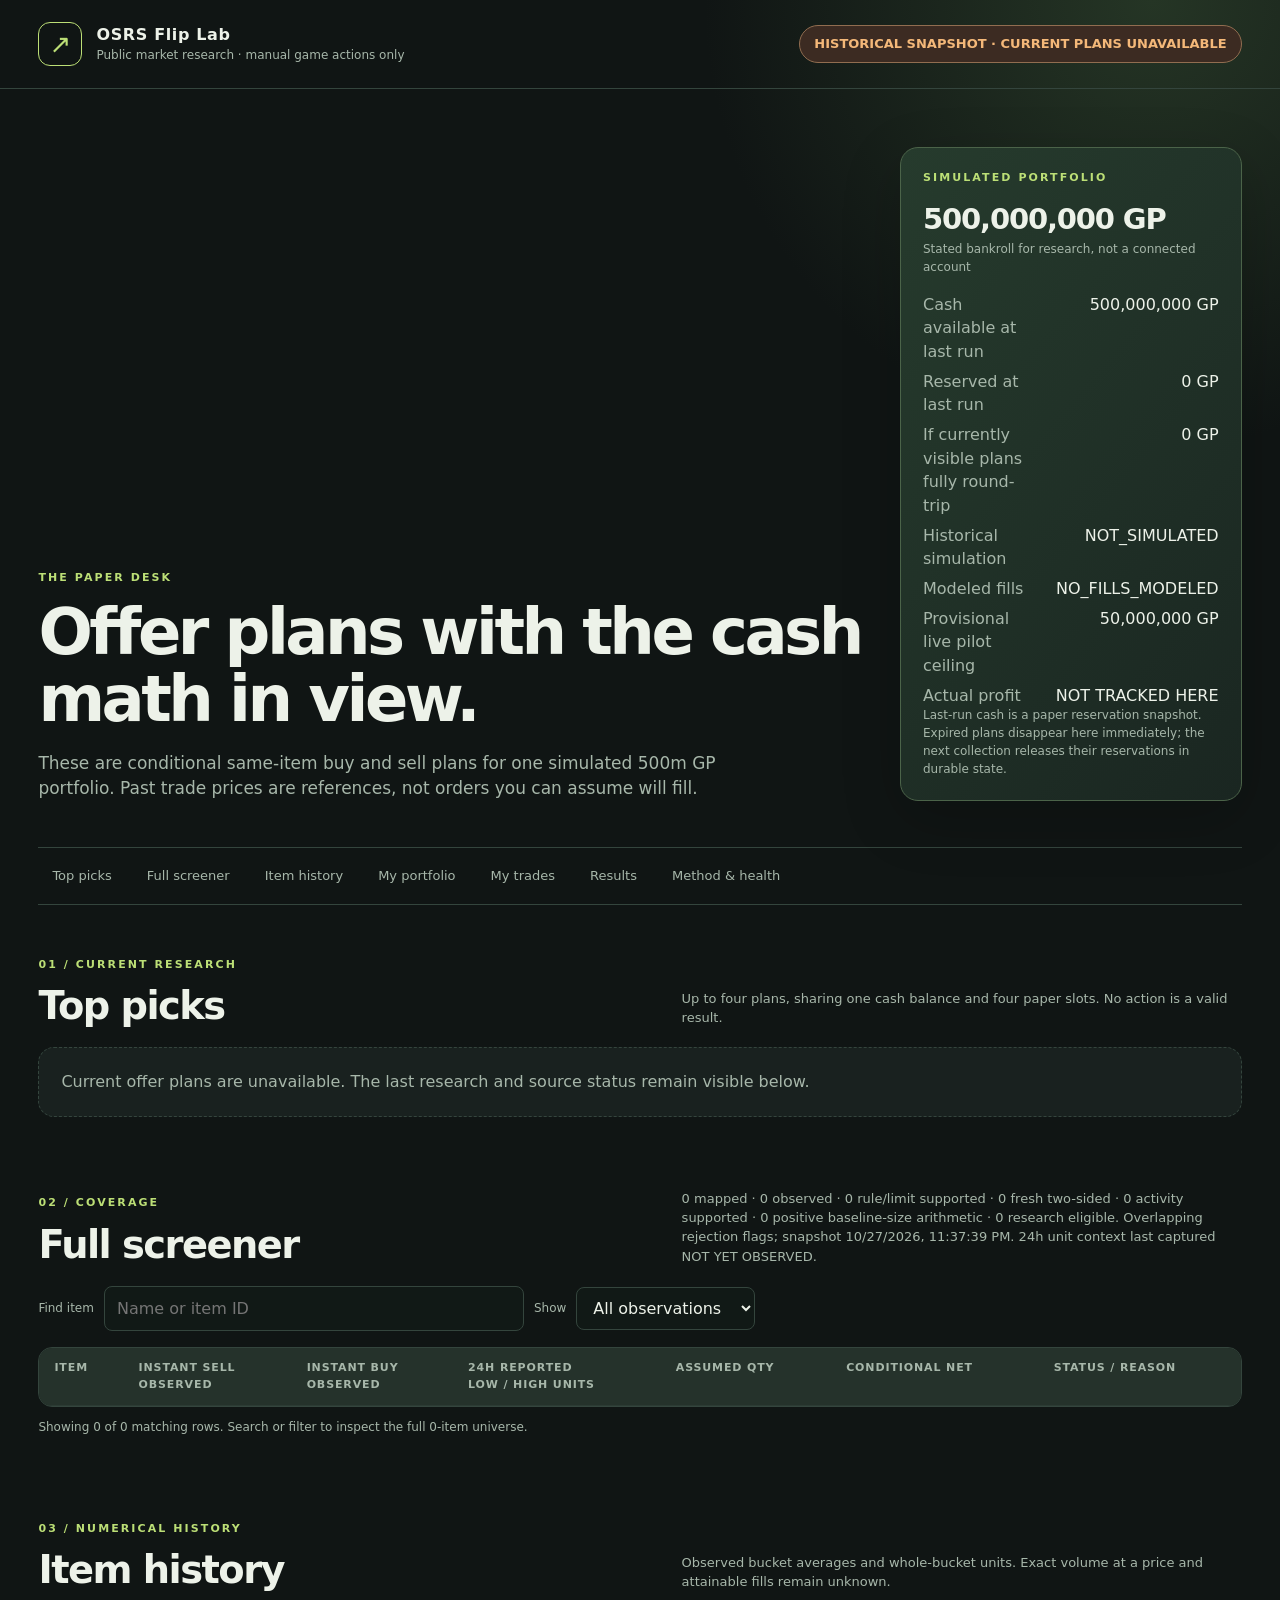
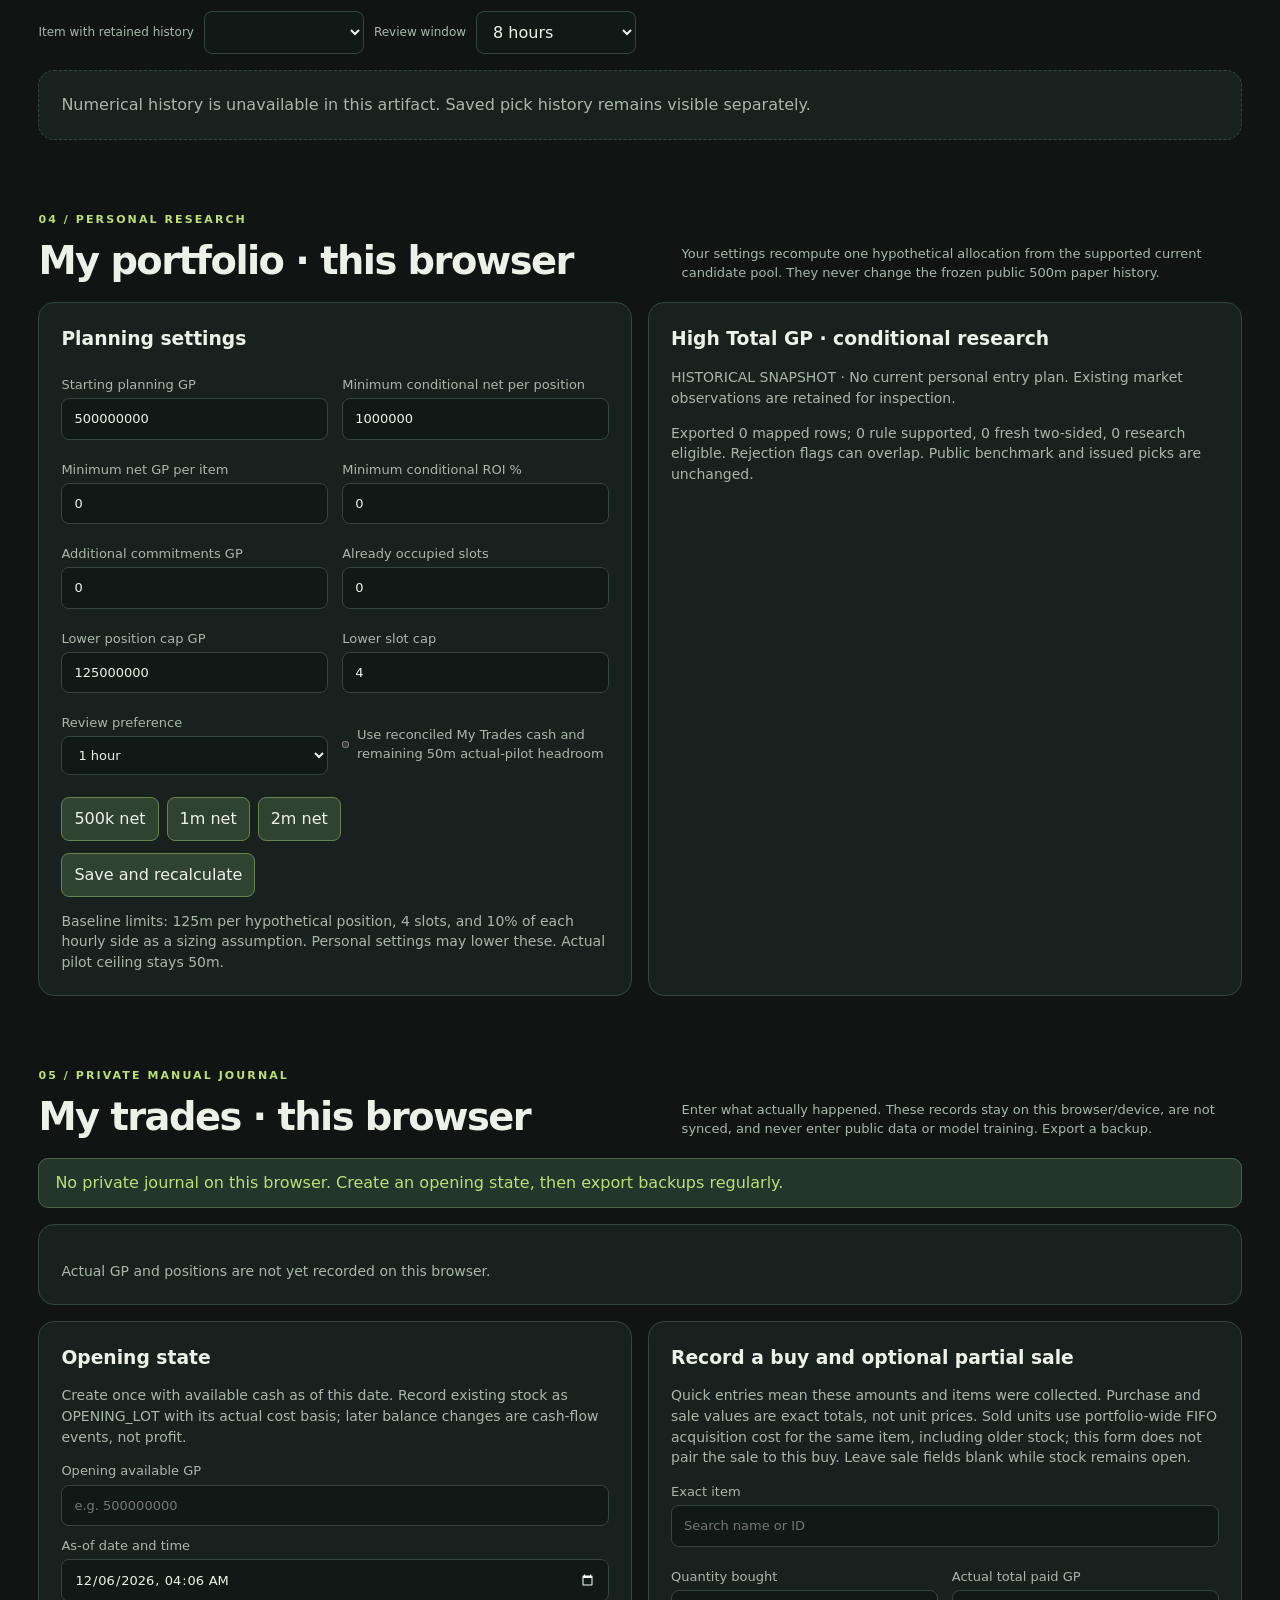
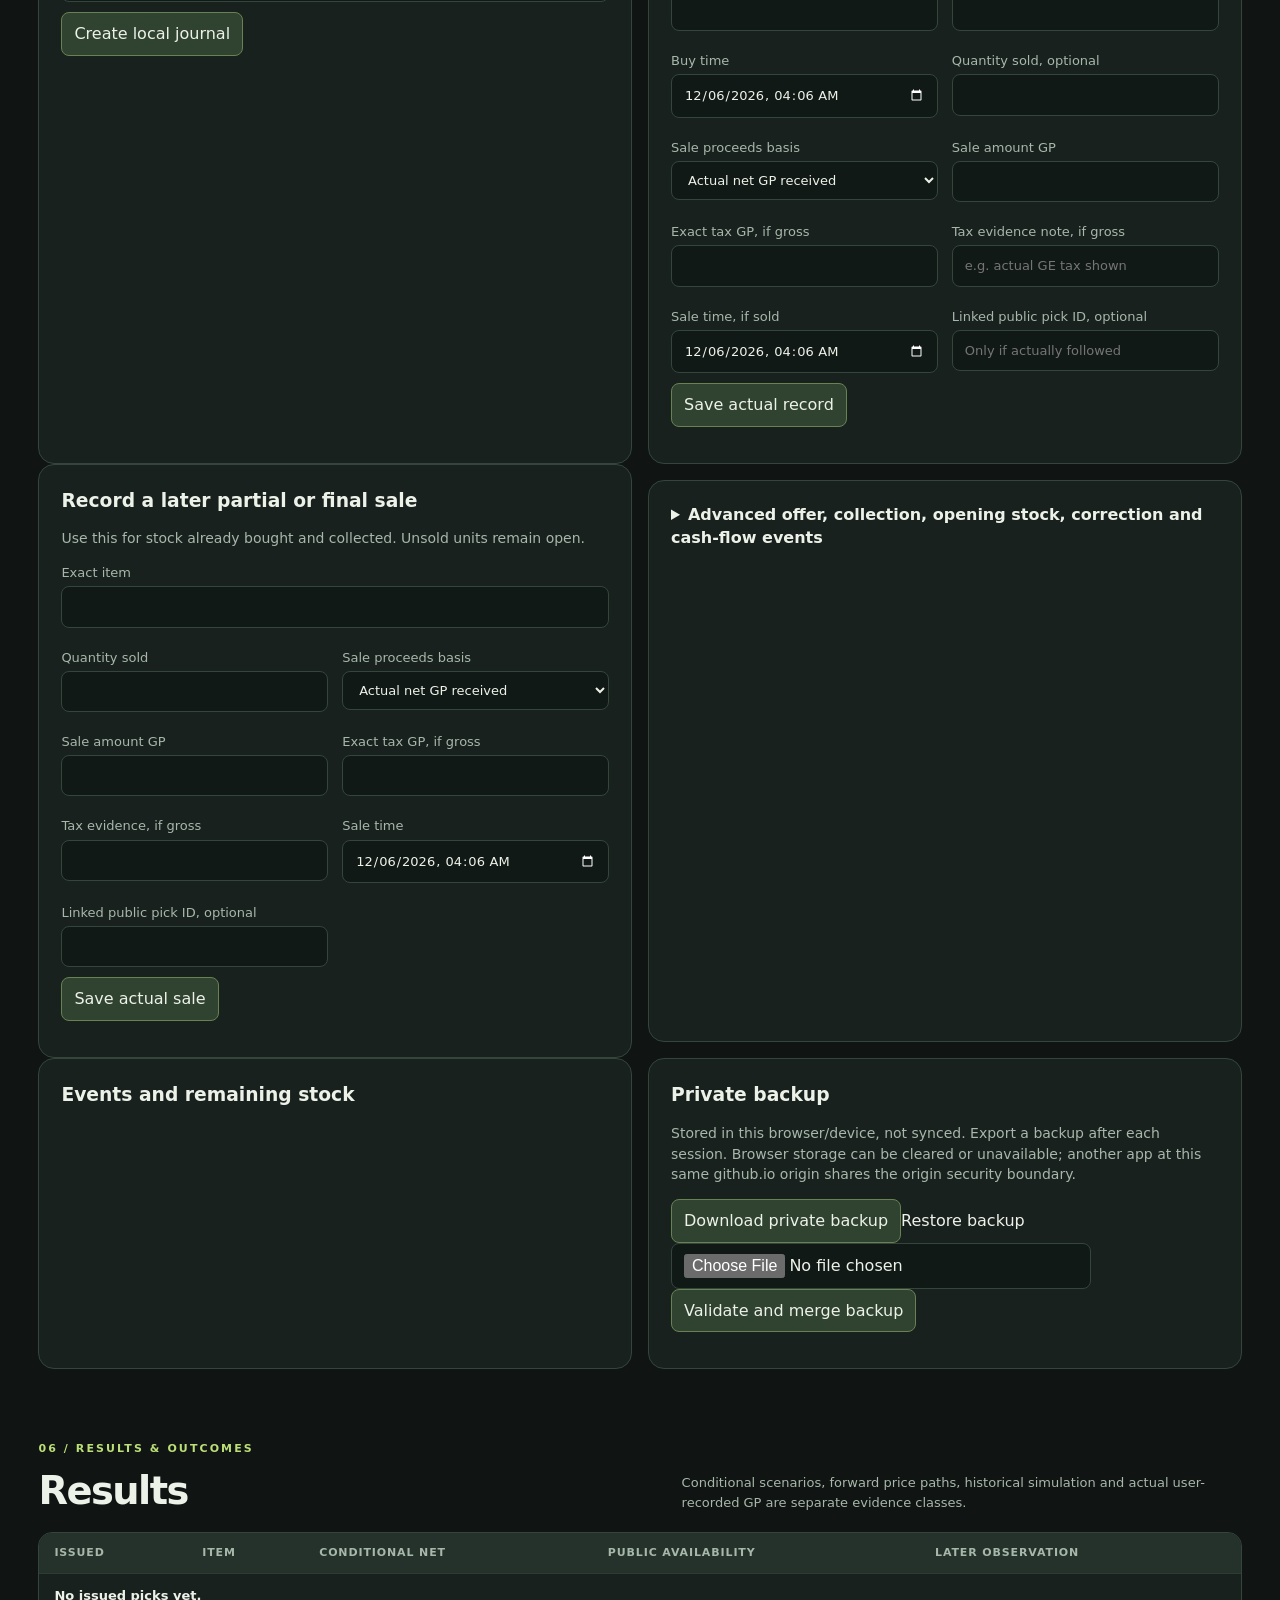
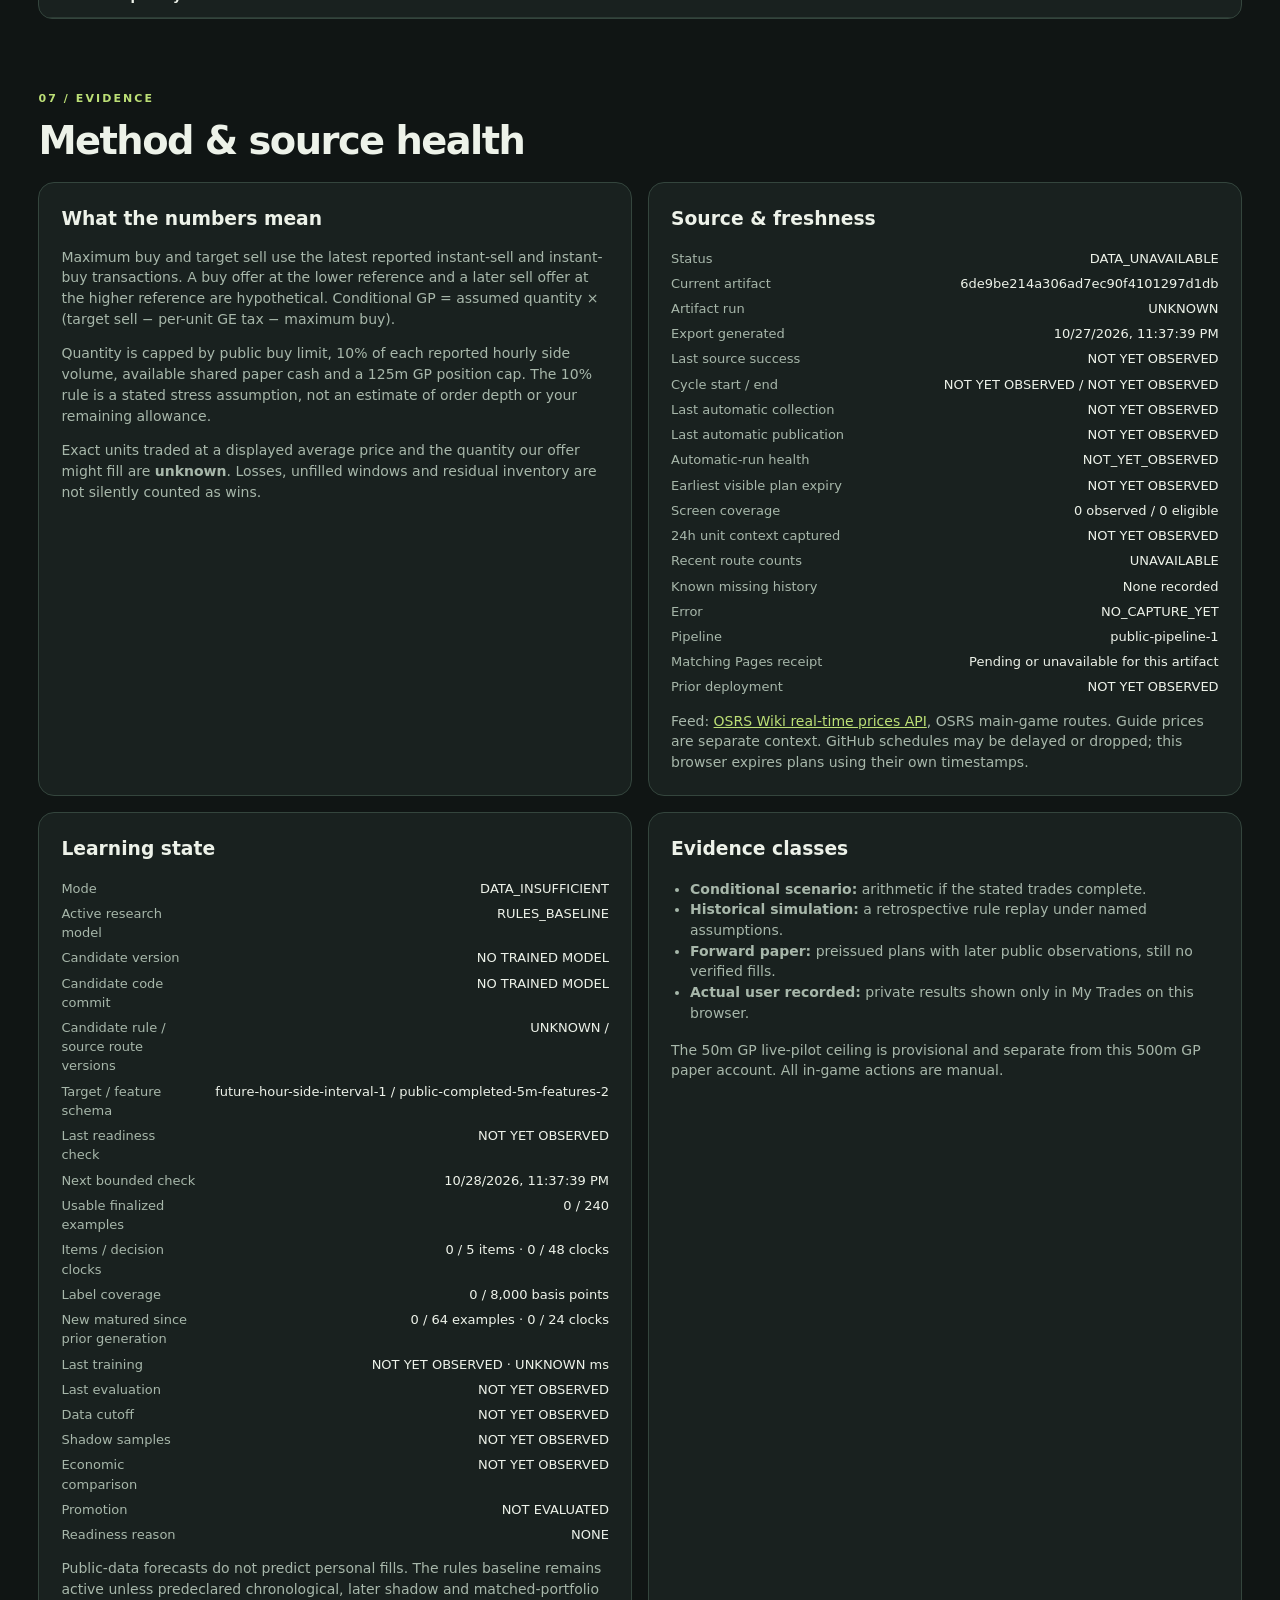
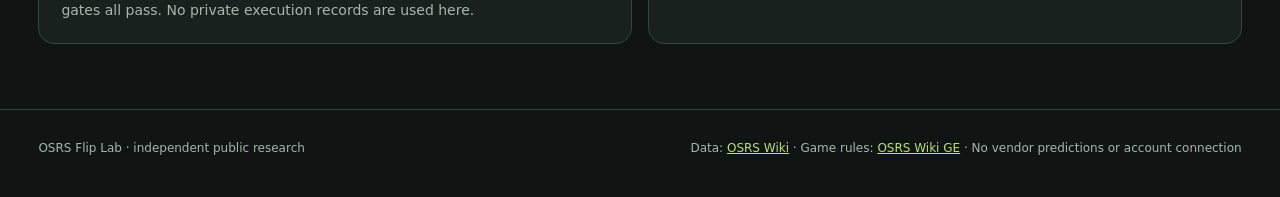
==== commit 7d7e77f8: "Complete v3 acceptance gap fixes and bounded research review" ====
--- a/site/index.html
+++ b/site/index.html
@@ -6,7 +6,7 @@
   <meta name="color-scheme" content="dark">
   <title>OSRS Flip Lab · public paper research</title>
   <link rel="stylesheet" href="./style.css?v=public-v1-1">
-  <script type="module" src="./app.js?v=completion-v3-3"></script>
+<script type="module" src="./app.js?v=completion-v3-5"></script>
 </head>
 <body>
   <header class="masthead">
